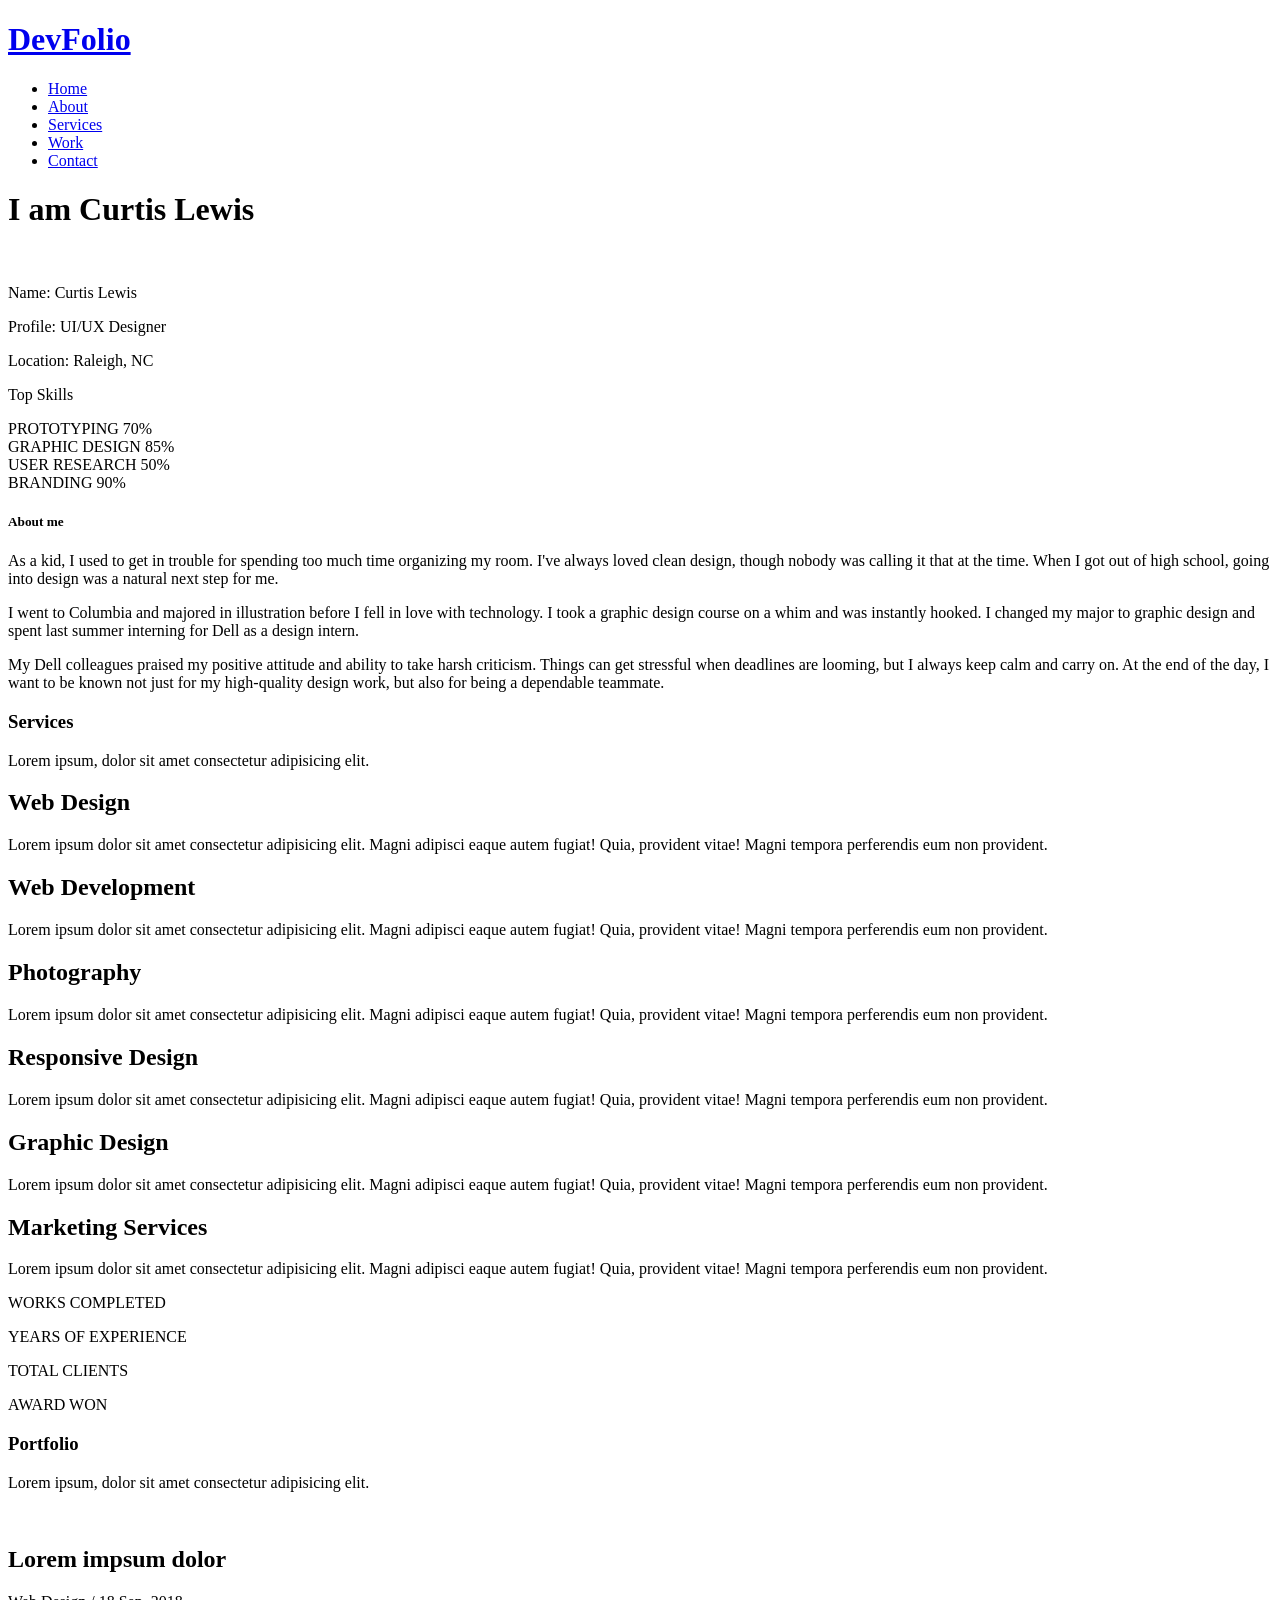
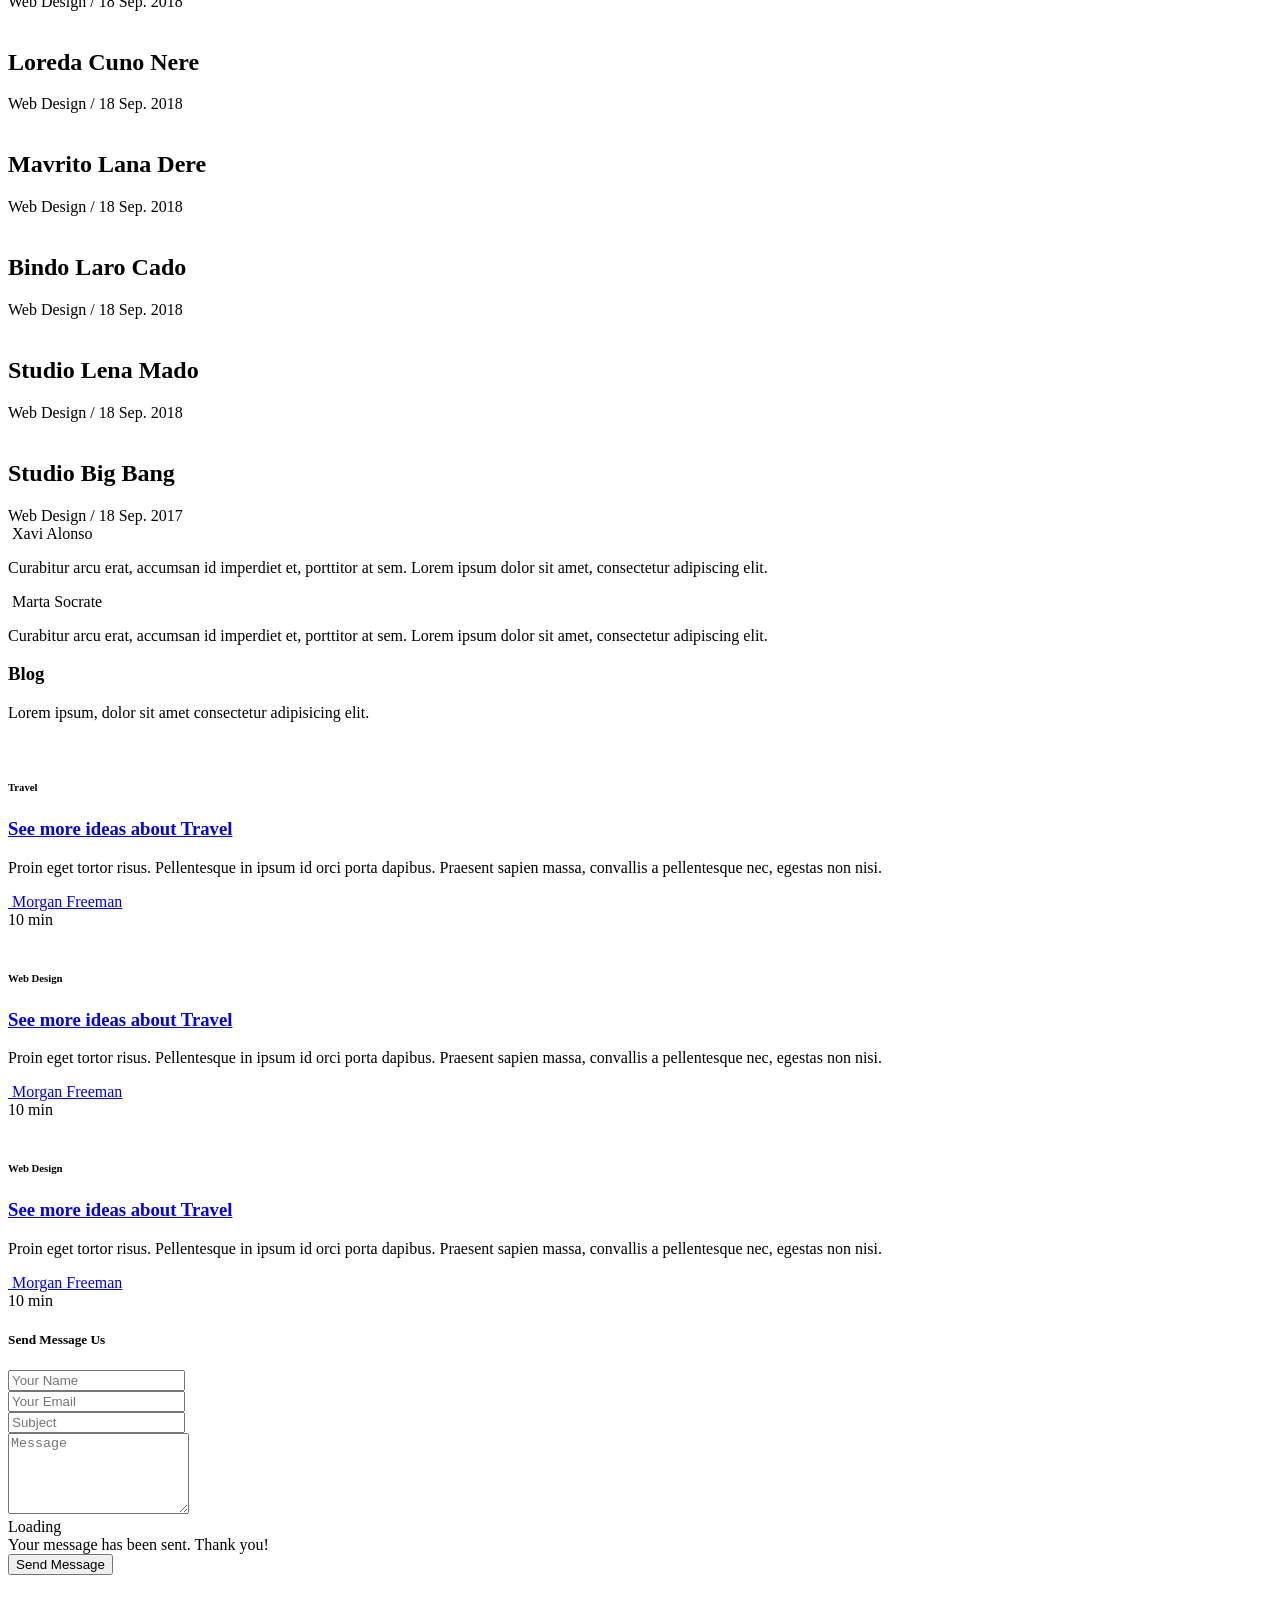
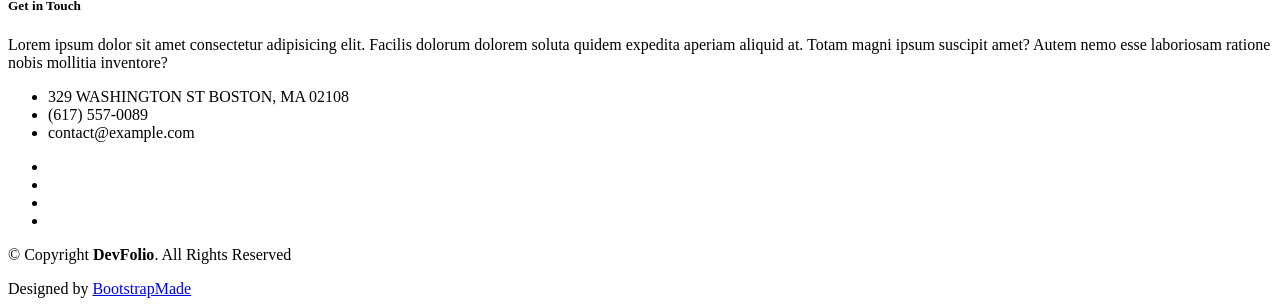
==== DevFolio/index.html @ b4f1f833 "Initial commit" ====
<!DOCTYPE html>
<html lang="en">

<head>
  <meta charset="utf-8">
  <meta content="width=device-width, initial-scale=1.0" name="viewport">

  <title>DevFolio Bootstrap Portfolio Template - Index</title>
  <meta content="" name="description">
  <meta content="" name="keywords">

  <!-- Favicons -->
  <link href="assets/img/favicon.png" rel="icon">
  <link href="assets/img/apple-touch-icon.png" rel="apple-touch-icon">

  <!-- Vendor CSS Files -->
  <link href="assets/vendor/bootstrap/css/bootstrap.min.css" rel="stylesheet">
  <link href="assets/vendor/bootstrap-icons/bootstrap-icons.css" rel="stylesheet">
  <link href="assets/vendor/glightbox/css/glightbox.min.css" rel="stylesheet">
  <link href="assets/vendor/swiper/swiper-bundle.min.css" rel="stylesheet">

  <!-- Template Main CSS File -->
  <link href="assets/css/style.css" rel="stylesheet">

  <!-- =======================================================
  * Template Name: DevFolio - v4.6.0
  * Template URL: https://bootstrapmade.com/devfolio-bootstrap-portfolio-html-template/
  * Author: BootstrapMade.com
  * License: https://bootstrapmade.com/license/
  ======================================================== -->
</head>

<body>

  <!-- ======= Header ======= -->
  <header id="header" class="fixed-top">
    <div class="container d-flex align-items-center justify-content-between">

      <h1 class="logo"><a href="index.html">DevFolio</a></h1>
      <!-- Uncomment below if you prefer to use an image logo -->
      <!-- <a href="index.html" class="logo"><img src="assets/img/logo.png" alt="" class="img-fluid"></a>-->

      <nav id="navbar" class="navbar">
        <ul>
          <li><a class="nav-link scrollto active" href="#hero">Home</a></li>
          <li><a class="nav-link scrollto" href="#about">About</a></li>
          <li><a class="nav-link scrollto" href="#services">Services</a></li>
          <li><a class="nav-link scrollto " href="#work">Work</a></li>
          <!-- <li><a class="nav-link scrollto " href="#blog">Blog</a></li>  -->
          
          <li><a class="nav-link scrollto" href="#contact">Contact</a></li>
        </ul>
        <i class="bi bi-list mobile-nav-toggle"></i>
      </nav><!-- .navbar -->

    </div>
  </header><!-- End Header -->

  <!-- ======= Hero Section ======= -->
  <div id="hero" class="hero route bg-image" style="background-image: url(assets/img/mountains.jpg)">
    <div class="overlay-itro"></div>
    <div class="hero-content display-table">
      <div class="table-cell">
        <div class="container">
          <!--<p class="display-6 color-d">Hello, world!</p>-->
          <h1 class="hero-title mb-4">I am Curtis Lewis</h1>
          <p class="hero-subtitle"><span class="typed" data-typed-items="Creative Designer, Great Communicator, Highly Detailed, Lots of Postitive Energy"></span></p>
          <!-- <p class="pt-3"><a class="btn btn-primary btn js-scroll px-4" href="#about" role="button">Learn More</a></p> -->
        </div>
      </div>
    </div>
  </div><!-- End Hero Section -->

  <main id="main">

    <!-- ======= About Section ======= -->
    <section id="about" class="about-mf sect-pt4 route">
      <div class="container">
        <div class="row">
          <div class="col-sm-12">
            <div class="box-shadow-full">
              <div class="row">
                <div class="col-md-6">
                  <div class="row">
                    <div class="col-sm-6 col-md-5">
                      <div class="about-img">
                        <img src="assets/img/jamielee.jpg" class="img-fluid rounded b-shadow-a" alt="">
                      </div>
                    </div>
                    <div class="col-sm-6 col-md-7">
                      <div class="about-info">
                        <p><span class="title-s">Name: </span> <span>Curtis Lewis</span></p>
                        <p><span class="title-s">Profile: </span> <span>UI/UX Designer</span></p>
                        <p><span class="title-s">Location: </span> <span>Raleigh, NC</span></p>
                        <!-- <p><span class="title-s">Phone: </span> <span>(617) 557-0089</span></p> -->
                      </div>
                    </div>
                  </div>
                  <div class="skill-mf">
                    <p class="title-s">Top Skills</p>
                    <span>PROTOTYPING</span> <span class="pull-right">70%</span>
                    <div class="progress">
                      <div class="progress-bar" role="progressbar" style="width: 70%;" aria-valuenow="70" aria-valuemin="0" aria-valuemax="100"></div>
                    </div>
                    <span>GRAPHIC DESIGN</span> <span class="pull-right">85%</span>
                    <div class="progress">
                      <div class="progress-bar" role="progressbar" style="width: 85%" aria-valuenow="85" aria-valuemin="0" aria-valuemax="100"></div>
                    </div>
                    <span>USER RESEARCH</span> <span class="pull-right">50%</span>
                    <div class="progress">
                      <div class="progress-bar" role="progressbar" style="width: 50%" aria-valuenow="50" aria-valuemin="0" aria-valuemax="100"></div>
                    </div>
                    <span>BRANDING</span> <span class="pull-right">90%</span>
                    <div class="progress">
                      <div class="progress-bar" role="progressbar" style="width: 90%" aria-valuenow="90" aria-valuemin="0" aria-valuemax="100"></div>
                    </div>
                  </div>
                </div>
                <div class="col-md-6">
                  <div class="about-me pt-4 pt-md-0">
                    <div class="title-box-2">
                      <h5 class="title-left">
                        About me
                      </h5>
                    </div>
                    <p class="lead">
                      As a kid, I used to get in trouble for spending too 
                      much time organizing my room. I've always loved clean 
                      design, though nobody was calling it that at the time.
                      When I got out of high school, going into design was a 
                      natural next step for me.
                    </p>
                    <p class="lead">
                      I went to Columbia and majored in illustration before I fell
                      in love with technology. I took a graphic design course on a 
                      whim and was instantly hooked. I changed my major to graphic 
                      design and spent last summer interning for Dell as a design 
                      intern.
                    </p>
                    <p class="lead">
                      My Dell colleagues praised my positive attitude and ability to 
                      take harsh criticism. Things can get stressful when deadlines 
                      are looming, but I always keep calm and carry on. At the end of
                      the day, I want to be known not just for my high-quality design 
                      work, but also for being a dependable teammate.
                    </p>
                  </div>
                </div>
              </div>
            </div>
          </div>
        </div>
      </div>
    </section><!-- End About Section -->

    <!-- ======= Services Section ======= -->
    <section id="services" class="services-mf pt-5 route">
      <div class="container">
        <div class="row">
          <div class="col-sm-12">
            <div class="title-box text-center">
              <h3 class="title-a">
                Services
              </h3>
              <p class="subtitle-a">
                Lorem ipsum, dolor sit amet consectetur adipisicing elit.
              </p>
              <div class="line-mf"></div>
            </div>
          </div>
        </div>
        <div class="row">
          <div class="col-md-4">
            <div class="service-box">
              <div class="service-ico">
                <span class="ico-circle"><i class="bi bi-briefcase"></i></span>
              </div>
              <div class="service-content">
                <h2 class="s-title">Web Design</h2>
                <p class="s-description text-center">
                  Lorem ipsum dolor sit amet consectetur adipisicing elit. Magni adipisci eaque autem fugiat! Quia,
                  provident vitae! Magni
                  tempora perferendis eum non provident.
                </p>
              </div>
            </div>
          </div>
          <div class="col-md-4">
            <div class="service-box">
              <div class="service-ico">
                <span class="ico-circle"><i class="bi bi-card-checklist"></i></span>
              </div>
              <div class="service-content">
                <h2 class="s-title">Web Development</h2>
                <p class="s-description text-center">
                  Lorem ipsum dolor sit amet consectetur adipisicing elit. Magni adipisci eaque autem fugiat! Quia,
                  provident vitae! Magni
                  tempora perferendis eum non provident.
                </p>
              </div>
            </div>
          </div>
          <div class="col-md-4">
            <div class="service-box">
              <div class="service-ico">
                <span class="ico-circle"><i class="bi bi-bar-chart"></i></span>
              </div>
              <div class="service-content">
                <h2 class="s-title">Photography</h2>
                <p class="s-description text-center">
                  Lorem ipsum dolor sit amet consectetur adipisicing elit. Magni adipisci eaque autem fugiat! Quia,
                  provident vitae! Magni
                  tempora perferendis eum non provident.
                </p>
              </div>
            </div>
          </div>
          <div class="col-md-4">
            <div class="service-box">
              <div class="service-ico">
                <span class="ico-circle"><i class="bi bi-binoculars"></i></span>
              </div>
              <div class="service-content">
                <h2 class="s-title">Responsive Design</h2>
                <p class="s-description text-center">
                  Lorem ipsum dolor sit amet consectetur adipisicing elit. Magni adipisci eaque autem fugiat! Quia,
                  provident vitae! Magni
                  tempora perferendis eum non provident.
                </p>
              </div>
            </div>
          </div>
          <div class="col-md-4">
            <div class="service-box">
              <div class="service-ico">
                <span class="ico-circle"><i class="bi bi-brightness-high"></i></span>
              </div>
              <div class="service-content">
                <h2 class="s-title">Graphic Design</h2>
                <p class="s-description text-center">
                  Lorem ipsum dolor sit amet consectetur adipisicing elit. Magni adipisci eaque autem fugiat! Quia,
                  provident vitae! Magni
                  tempora perferendis eum non provident.
                </p>
              </div>
            </div>
          </div>
          <div class="col-md-4">
            <div class="service-box">
              <div class="service-ico">
                <span class="ico-circle"><i class="bi bi-calendar4-week"></i></span>
              </div>
              <div class="service-content">
                <h2 class="s-title">Marketing Services</h2>
                <p class="s-description text-center">
                  Lorem ipsum dolor sit amet consectetur adipisicing elit. Magni adipisci eaque autem fugiat! Quia,
                  provident vitae! Magni
                  tempora perferendis eum non provident.
                </p>
              </div>
            </div>
          </div>
        </div>
      </div>
    </section><!-- End Services Section -->

    <!-- ======= Counter Section ======= -->
    <div class="section-counter paralax-mf bg-image" style="background-image: url(assets/img/counters-bg.jpg)">
      <div class="overlay-mf"></div>
      <div class="container position-relative">
        <div class="row">
          <div class="col-sm-3 col-lg-3">
            <div class="counter-box counter-box pt-4 pt-md-0">
              <div class="counter-ico">
                <span class="ico-circle"><i class="bi bi-check"></i></span>
              </div>
              <div class="counter-num">
                <p data-purecounter-start="0" data-purecounter-end="450" data-purecounter-duration="1" class="counter purecounter"></p>
                <span class="counter-text">WORKS COMPLETED</span>
              </div>
            </div>
          </div>
          <div class="col-sm-3 col-lg-3">
            <div class="counter-box pt-4 pt-md-0">
              <div class="counter-ico">
                <span class="ico-circle"><i class="bi bi-journal-richtext"></i></span>
              </div>
              <div class="counter-num">
                <p data-purecounter-start="0" data-purecounter-end="25" data-purecounter-duration="1" class="counter purecounter"></p>
                <span class="counter-text">YEARS OF EXPERIENCE</span>
              </div>
            </div>
          </div>
          <div class="col-sm-3 col-lg-3">
            <div class="counter-box pt-4 pt-md-0">
              <div class="counter-ico">
                <span class="ico-circle"><i class="bi bi-people"></i></span>
              </div>
              <div class="counter-num">
                <p data-purecounter-start="0" data-purecounter-end="550" data-purecounter-duration="1" class="counter purecounter"></p>
                <span class="counter-text">TOTAL CLIENTS</span>
              </div>
            </div>
          </div>
          <div class="col-sm-3 col-lg-3">
            <div class="counter-box pt-4 pt-md-0">
              <div class="counter-ico">
                <span class="ico-circle"><i class="bi bi-award"></i></span>
              </div>
              <div class="counter-num">
                <p data-purecounter-start="0" data-purecounter-end="48" data-purecounter-duration="1" class="counter purecounter"></p>
                <span class="counter-text">AWARD WON</span>
              </div>
            </div>
          </div>
        </div>
      </div>
    </div><!-- End Counter Section -->

    <!-- ======= Portfolio Section ======= -->
    <section id="work" class="portfolio-mf sect-pt4 route">
      <div class="container">
        <div class="row">
          <div class="col-sm-12">
            <div class="title-box text-center">
              <h3 class="title-a">
                Portfolio
              </h3>
              <p class="subtitle-a">
                Lorem ipsum, dolor sit amet consectetur adipisicing elit.
              </p>
              <div class="line-mf"></div>
            </div>
          </div>
        </div>
        <div class="row">
          <div class="col-md-4">
            <div class="work-box">
              <a href="assets/img/work-1.jpg" data-gallery="portfolioGallery" class="portfolio-lightbox">
                <div class="work-img">
                  <img src="assets/img/work-1.jpg" alt="" class="img-fluid">
                </div>
              </a>
              <div class="work-content">
                <div class="row">
                  <div class="col-sm-8">
                    <h2 class="w-title">Lorem impsum dolor</h2>
                    <div class="w-more">
                      <span class="w-ctegory">Web Design</span> / <span class="w-date">18 Sep. 2018</span>
                    </div>
                  </div>
                  <div class="col-sm-4">
                    <div class="w-like">
                      <a href="portfolio-details.html"> <span class="bi bi-plus-circle"></span></a>
                    </div>
                  </div>
                </div>
              </div>
            </div>
          </div>
          <div class="col-md-4">
            <div class="work-box">
              <a href="assets/img/work-2.jpg" data-gallery="portfolioGallery" class="portfolio-lightbox">
                <div class="work-img">
                  <img src="assets/img/work-2.jpg" alt="" class="img-fluid">
                </div>
              </a>
              <div class="work-content">
                <div class="row">
                  <div class="col-sm-8">
                    <h2 class="w-title">Loreda Cuno Nere</h2>
                    <div class="w-more">
                      <span class="w-ctegory">Web Design</span> / <span class="w-date">18 Sep. 2018</span>
                    </div>
                  </div>
                  <div class="col-sm-4">
                    <div class="w-like">
                      <a href="portfolio-details.html"> <span class="bi bi-plus-circle"></span></a>
                    </div>
                  </div>
                </div>
              </div>
            </div>
          </div>
          <div class="col-md-4">
            <div class="work-box">
              <a href="assets/img/work-3.jpg" data-gallery="portfolioGallery" class="portfolio-lightbox">
                <div class="work-img">
                  <img src="assets/img/work-3.jpg" alt="" class="img-fluid">
                </div>
              </a>
              <div class="work-content">
                <div class="row">
                  <div class="col-sm-8">
                    <h2 class="w-title">Mavrito Lana Dere</h2>
                    <div class="w-more">
                      <span class="w-ctegory">Web Design</span> / <span class="w-date">18 Sep. 2018</span>
                    </div>
                  </div>
                  <div class="col-sm-4">
                    <div class="w-like">
                      <a href="portfolio-details.html"> <span class="bi bi-plus-circle"></span></a>
                    </div>
                  </div>
                </div>
              </div>
            </div>
          </div>
          <div class="col-md-4">
            <div class="work-box">
              <a href="assets/img/work-4.jpg" data-gallery="portfolioGallery" class="portfolio-lightbox">
                <div class="work-img">
                  <img src="assets/img/work-4.jpg" alt="" class="img-fluid">
                </div>
              </a>
              <div class="work-content">
                <div class="row">
                  <div class="col-sm-8">
                    <h2 class="w-title">Bindo Laro Cado</h2>
                    <div class="w-more">
                      <span class="w-ctegory">Web Design</span> / <span class="w-date">18 Sep. 2018</span>
                    </div>
                  </div>
                  <div class="col-sm-4">
                    <div class="w-like">
                      <a href="portfolio-details.html"> <span class="bi bi-plus-circle"></span></a>
                    </div>
                  </div>
                </div>
              </div>
            </div>
          </div>
          <div class="col-md-4">
            <div class="work-box">
              <a href="assets/img/work-5.jpg" data-gallery="portfolioGallery" class="portfolio-lightbox">
                <div class="work-img">
                  <img src="assets/img/work-5.jpg" alt="" class="img-fluid">
                </div>
              </a>
              <div class="work-content">
                <div class="row">
                  <div class="col-sm-8">
                    <h2 class="w-title">Studio Lena Mado</h2>
                    <div class="w-more">
                      <span class="w-ctegory">Web Design</span> / <span class="w-date">18 Sep. 2018</span>
                    </div>
                  </div>
                  <div class="col-sm-4">
                    <div class="w-like">
                      <a href="portfolio-details.html"> <span class="bi bi-plus-circle"></span></a>
                    </div>
                  </div>
                </div>
              </div>
            </div>
          </div>
          <div class="col-md-4">
            <div class="work-box">
              <a href="assets/img/work-6.jpg" data-gallery="portfolioGallery" class="portfolio-lightbox">
                <div class="work-img">
                  <img src="assets/img/work-6.jpg" alt="" class="img-fluid">
                </div>
              </a>
              <div class="work-content">
                <div class="row">
                  <div class="col-sm-8">
                    <h2 class="w-title">Studio Big Bang</h2>
                    <div class="w-more">
                      <span class="w-ctegory">Web Design</span> / <span class="w-date">18 Sep. 2017</span>
                    </div>
                  </div>
                  <div class="col-sm-4">
                    <div class="w-like">
                      <a href="portfolio-details.html"> <span class="bi bi-plus-circle"></span></a>
                    </div>
                  </div>
                </div>
              </div>
            </div>
          </div>

        </div>
      </div>
    </section><!-- End Portfolio Section -->

    <!-- ======= Testimonials Section ======= -->
    <div class="testimonials paralax-mf bg-image" style="background-image: url(assets/img/overlay-bg.jpg)">
      <div class="overlay-mf"></div>
      <div class="container">
        <div class="row">
          <div class="col-md-12">

            <div class="testimonials-slider swiper" data-aos="fade-up" data-aos-delay="100">
              <div class="swiper-wrapper">

                <div class="swiper-slide">
                  <div class="testimonial-box">
                    <div class="author-test">
                      <img src="assets/img/testimonial-2.jpg" alt="" class="rounded-circle b-shadow-a">
                      <span class="author">Xavi Alonso</span>
                    </div>
                    <div class="content-test">
                      <p class="description lead">
                        Curabitur arcu erat, accumsan id imperdiet et, porttitor at sem. Lorem ipsum dolor sit amet,
                        consectetur adipiscing elit.
                      </p>
                    </div>
                  </div>
                </div><!-- End testimonial item -->

                <div class="swiper-slide">
                  <div class="testimonial-box">
                    <div class="author-test">
                      <img src="assets/img/testimonial-4.jpg" alt="" class="rounded-circle b-shadow-a">
                      <span class="author">Marta Socrate</span>
                    </div>
                    <div class="content-test">
                      <p class="description lead">
                        Curabitur arcu erat, accumsan id imperdiet et, porttitor at sem. Lorem ipsum dolor sit amet,
                        consectetur adipiscing elit.
                      </p>
                    </div>
                  </div>
                </div><!-- End testimonial item -->
              </div>
              <div class="swiper-pagination"></div>
            </div>

            <!-- <div id="testimonial-mf" class="owl-carousel owl-theme">
          
        </div> -->
          </div>
        </div>
      </div>
    </div><!-- End Testimonials Section -->

    <!-- ======= Blog Section ======= -->
    <section id="blog" class="blog-mf sect-pt4 route">
      <div class="container">
        <div class="row">
          <div class="col-sm-12">
            <div class="title-box text-center">
              <h3 class="title-a">
                Blog
              </h3>
              <p class="subtitle-a">
                Lorem ipsum, dolor sit amet consectetur adipisicing elit.
              </p>
              <div class="line-mf"></div>
            </div>
          </div>
        </div>
        <div class="row">
          <div class="col-md-4">
            <div class="card card-blog">
              <div class="card-img">
                <a href="blog-single.html"><img src="assets/img/post-1.jpg" alt="" class="img-fluid"></a>
              </div>
              <div class="card-body">
                <div class="card-category-box">
                  <div class="card-category">
                    <h6 class="category">Travel</h6>
                  </div>
                </div>
                <h3 class="card-title"><a href="blog-single.html">See more ideas about Travel</a></h3>
                <p class="card-description">
                  Proin eget tortor risus. Pellentesque in ipsum id orci porta dapibus. Praesent sapien massa, convallis
                  a pellentesque nec,
                  egestas non nisi.
                </p>
              </div>
              <div class="card-footer">
                <div class="post-author">
                  <a href="#">
                    <img src="assets/img/testimonial-2.jpg" alt="" class="avatar rounded-circle">
                    <span class="author">Morgan Freeman</span>
                  </a>
                </div>
                <div class="post-date">
                  <span class="bi bi-clock"></span> 10 min
                </div>
              </div>
            </div>
          </div>
          <div class="col-md-4">
            <div class="card card-blog">
              <div class="card-img">
                <a href="blog-single.html"><img src="assets/img/post-2.jpg" alt="" class="img-fluid"></a>
              </div>
              <div class="card-body">
                <div class="card-category-box">
                  <div class="card-category">
                    <h6 class="category">Web Design</h6>
                  </div>
                </div>
                <h3 class="card-title"><a href="blog-single.html">See more ideas about Travel</a></h3>
                <p class="card-description">
                  Proin eget tortor risus. Pellentesque in ipsum id orci porta dapibus. Praesent sapien massa, convallis
                  a pellentesque nec,
                  egestas non nisi.
                </p>
              </div>
              <div class="card-footer">
                <div class="post-author">
                  <a href="#">
                    <img src="assets/img/testimonial-2.jpg" alt="" class="avatar rounded-circle">
                    <span class="author">Morgan Freeman</span>
                  </a>
                </div>
                <div class="post-date">
                  <span class="bi bi-clock"></span> 10 min
                </div>
              </div>
            </div>
          </div>
          <div class="col-md-4">
            <div class="card card-blog">
              <div class="card-img">
                <a href="blog-single.html"><img src="assets/img/post-3.jpg" alt="" class="img-fluid"></a>
              </div>
              <div class="card-body">
                <div class="card-category-box">
                  <div class="card-category">
                    <h6 class="category">Web Design</h6>
                  </div>
                </div>
                <h3 class="card-title"><a href="blog-single.html">See more ideas about Travel</a></h3>
                <p class="card-description">
                  Proin eget tortor risus. Pellentesque in ipsum id orci porta dapibus. Praesent sapien massa, convallis
                  a pellentesque nec,
                  egestas non nisi.
                </p>
              </div>
              <div class="card-footer">
                <div class="post-author">
                  <a href="#">
                    <img src="assets/img/testimonial-2.jpg" alt="" class="avatar rounded-circle">
                    <span class="author">Morgan Freeman</span>
                  </a>
                </div>
                <div class="post-date">
                  <span class="bi bi-clock"></span> 10 min
                </div>
              </div>
            </div>
          </div>
        </div>
      </div>
    </section><!-- End Blog Section -->

    <!-- ======= Contact Section ======= -->
    <section id="contact" class="paralax-mf footer-paralax bg-image sect-mt4 route" style="background-image: url(assets/img/overlay-bg.jpg)">
      <div class="overlay-mf"></div>
      <div class="container">
        <div class="row">
          <div class="col-sm-12">
            <div class="contact-mf">
              <div id="contact" class="box-shadow-full">
                <div class="row">
                  <div class="col-md-6">
                    <div class="title-box-2">
                      <h5 class="title-left">
                        Send Message Us
                      </h5>
                    </div>
                    <div>
                      <form action="forms/contact.php" method="post" role="form" class="php-email-form">
                        <div class="row">
                          <div class="col-md-12 mb-3">
                            <div class="form-group">
                              <input type="text" name="name" class="form-control" id="name" placeholder="Your Name" required>
                            </div>
                          </div>
                          <div class="col-md-12 mb-3">
                            <div class="form-group">
                              <input type="email" class="form-control" name="email" id="email" placeholder="Your Email" required>
                            </div>
                          </div>
                          <div class="col-md-12 mb-3">
                            <div class="form-group">
                              <input type="text" class="form-control" name="subject" id="subject" placeholder="Subject" required>
                            </div>
                          </div>
                          <div class="col-md-12">
                            <div class="form-group">
                              <textarea class="form-control" name="message" rows="5" placeholder="Message" required></textarea>
                            </div>
                          </div>
                          <div class="col-md-12 text-center my-3">
                            <div class="loading">Loading</div>
                            <div class="error-message"></div>
                            <div class="sent-message">Your message has been sent. Thank you!</div>
                          </div>
                          <div class="col-md-12 text-center">
                            <button type="submit" class="button button-a button-big button-rouded">Send Message</button>
                          </div>
                        </div>
                      </form>
                    </div>
                  </div>
                  <div class="col-md-6">
                    <div class="title-box-2 pt-4 pt-md-0">
                      <h5 class="title-left">
                        Get in Touch
                      </h5>
                    </div>
                    <div class="more-info">
                      <p class="lead">
                        Lorem ipsum dolor sit amet consectetur adipisicing elit. Facilis dolorum dolorem soluta quidem
                        expedita aperiam aliquid at.
                        Totam magni ipsum suscipit amet? Autem nemo esse laboriosam ratione nobis
                        mollitia inventore?
                      </p>
                      <ul class="list-ico">
                        <li><span class="bi bi-geo-alt"></span> 329 WASHINGTON ST BOSTON, MA 02108</li>
                        <li><span class="bi bi-phone"></span> (617) 557-0089</li>
                        <li><span class="bi bi-envelope"></span> contact@example.com</li>
                      </ul>
                    </div>
                    <div class="socials">
                      <ul>
                        <li><a href=""><span class="ico-circle"><i class="bi bi-facebook"></i></span></a></li>
                        <li><a href=""><span class="ico-circle"><i class="bi bi-instagram"></i></span></a></li>
                        <li><a href=""><span class="ico-circle"><i class="bi bi-twitter"></i></span></a></li>
                        <li><a href=""><span class="ico-circle"><i class="bi bi-linkedin"></i></span></a></li>
                      </ul>
                    </div>
                  </div>
                </div>
              </div>
            </div>
          </div>
        </div>
      </div>
    </section><!-- End Contact Section -->

  </main><!-- End #main -->

  <!-- ======= Footer ======= -->
  <footer>
    <div class="container">
      <div class="row">
        <div class="col-sm-12">
          <div class="copyright-box">
            <p class="copyright">&copy; Copyright <strong>DevFolio</strong>. All Rights Reserved</p>
            <div class="credits">
              <!--
              All the links in the footer should remain intact.
              You can delete the links only if you purchased the pro version.
              Licensing information: https://bootstrapmade.com/license/
              Purchase the pro version with working PHP/AJAX contact form: https://bootstrapmade.com/buy/?theme=DevFolio
            -->
              Designed by <a href="https://bootstrapmade.com/">BootstrapMade</a>
            </div>
          </div>
        </div>
      </div>
    </div>
  </footer><!-- End  Footer -->

  <div id="preloader"></div>
  <a href="#" class="back-to-top d-flex align-items-center justify-content-center"><i class="bi bi-arrow-up-short"></i></a>

  <!-- Vendor JS Files -->
  <script src="assets/vendor/bootstrap/js/bootstrap.bundle.min.js"></script>
  <script src="assets/vendor/glightbox/js/glightbox.min.js"></script>
  <script src="assets/vendor/php-email-form/validate.js"></script>
  <script src="assets/vendor/purecounter/purecounter.js"></script>
  <script src="assets/vendor/swiper/swiper-bundle.min.js"></script>
  <script src="assets/vendor/typed.js/typed.min.js"></script>

  <!-- Template Main JS File -->
  <script src="assets/js/main.js"></script>

</body>

</html>
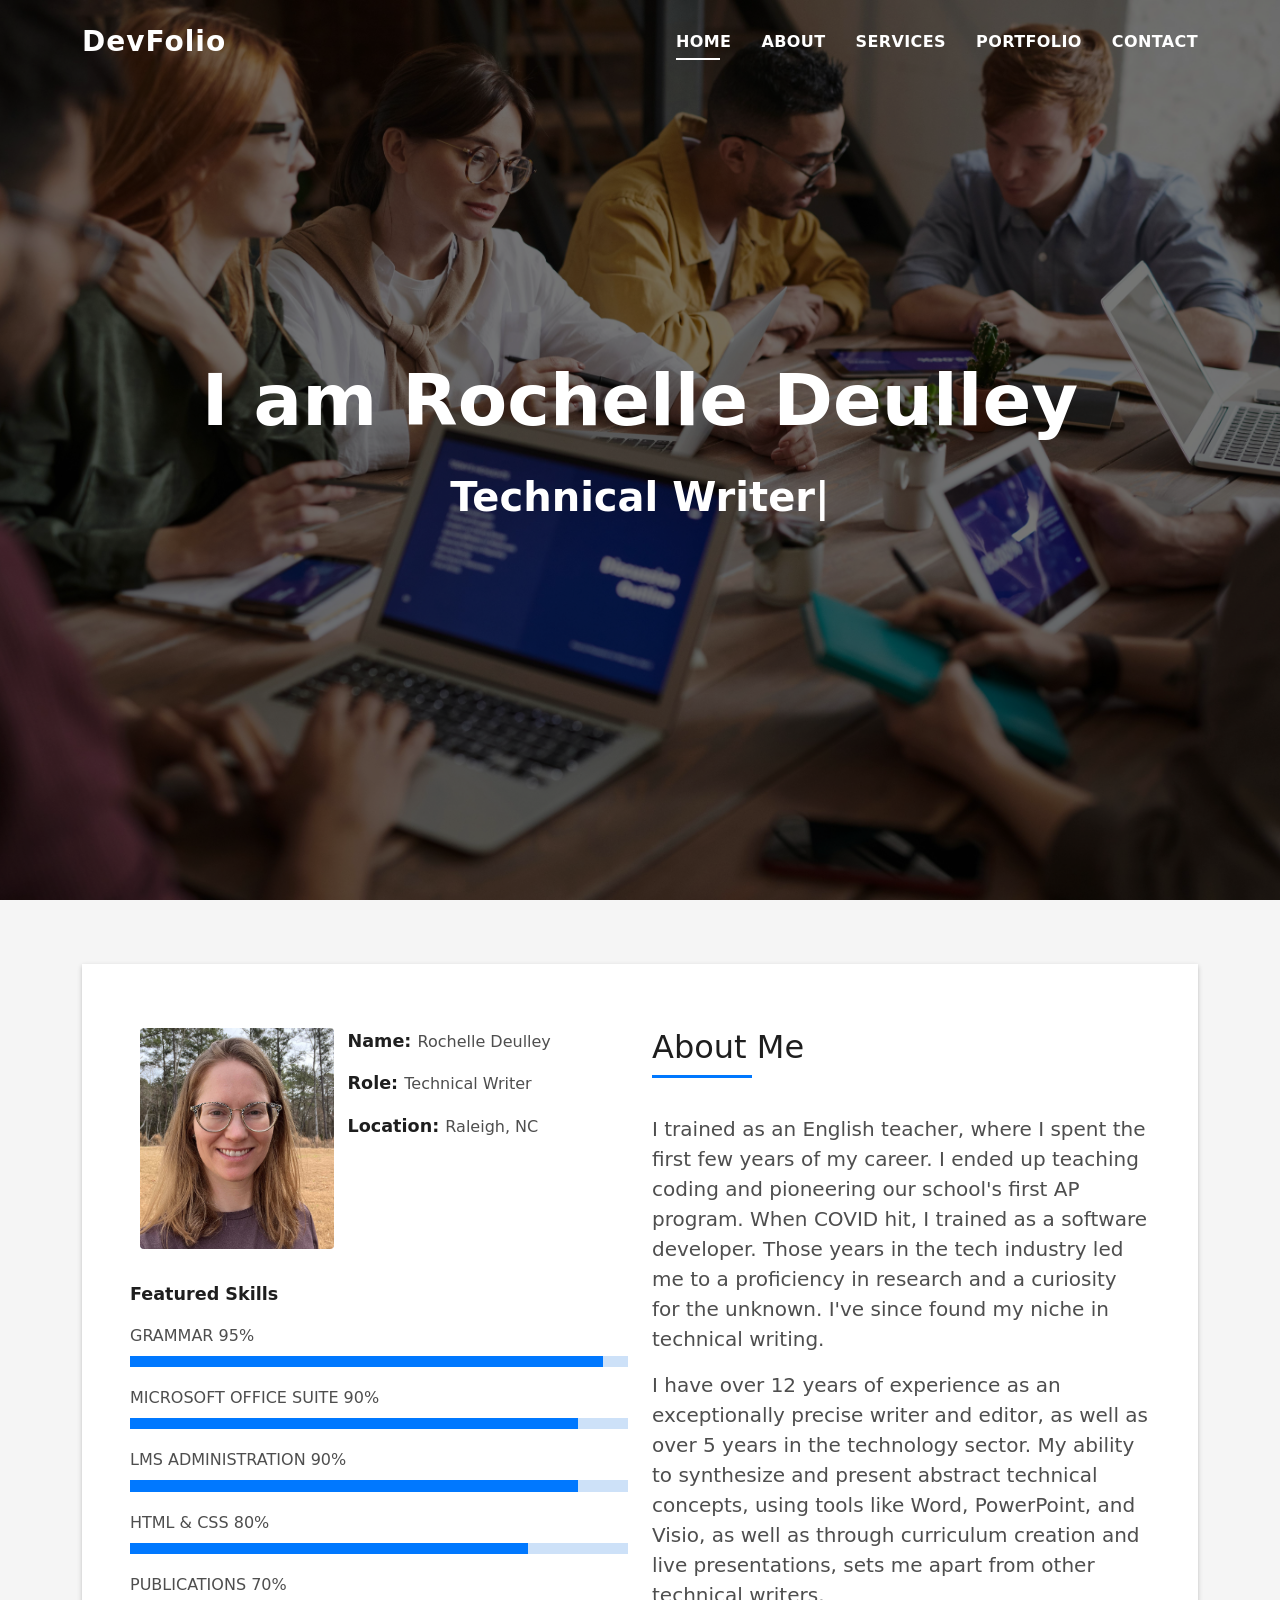
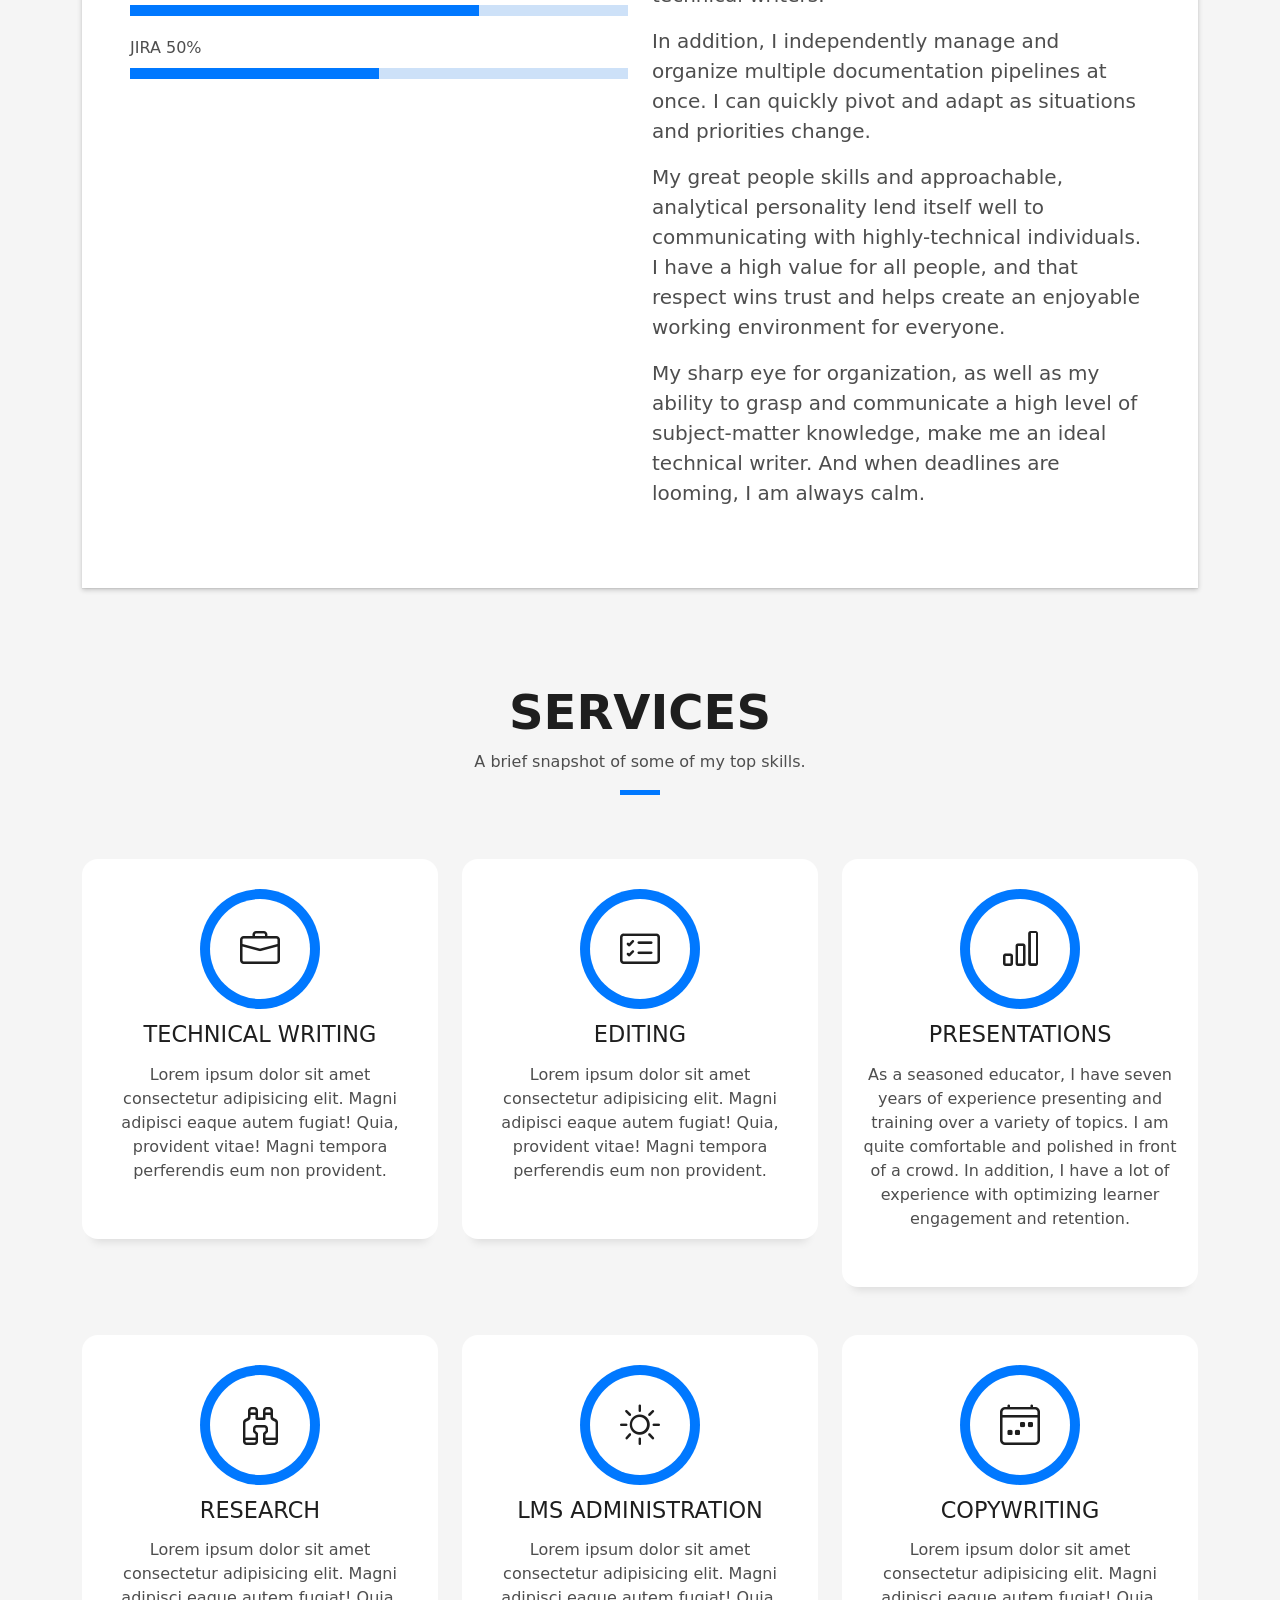
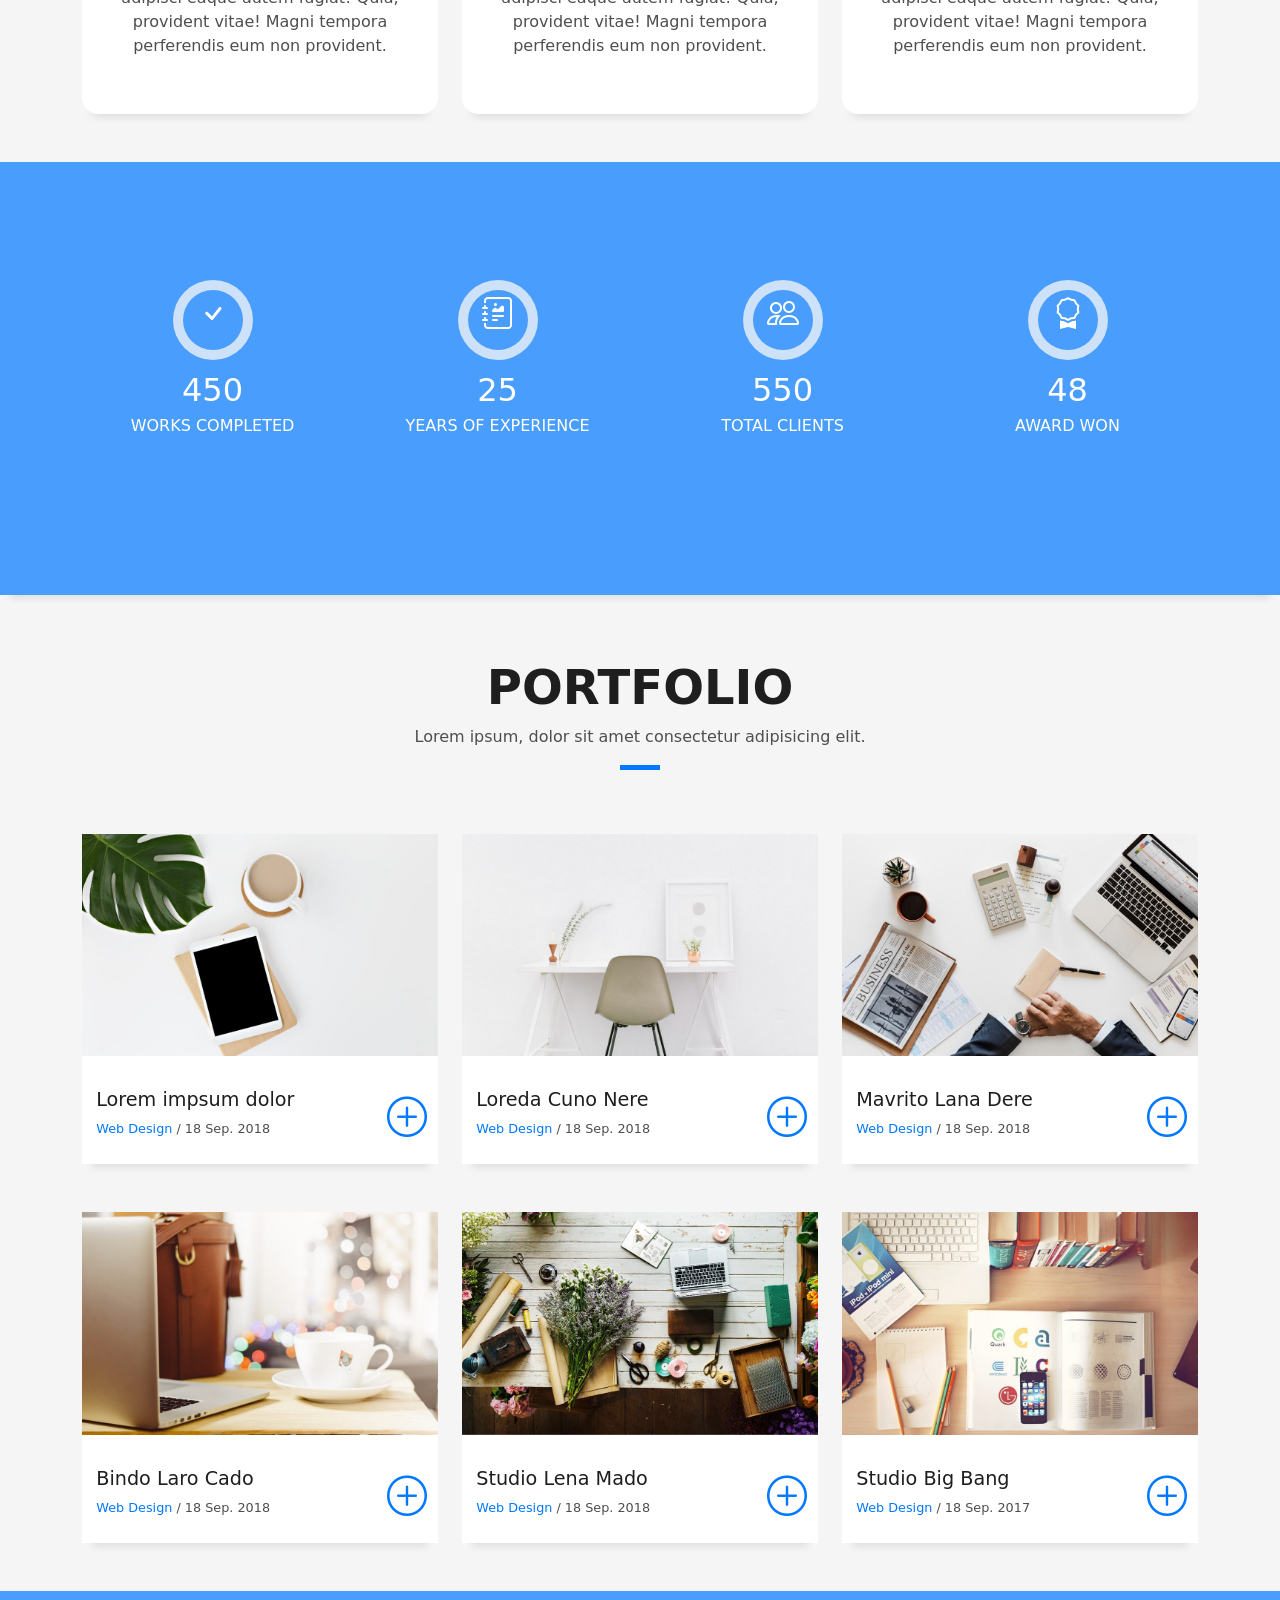
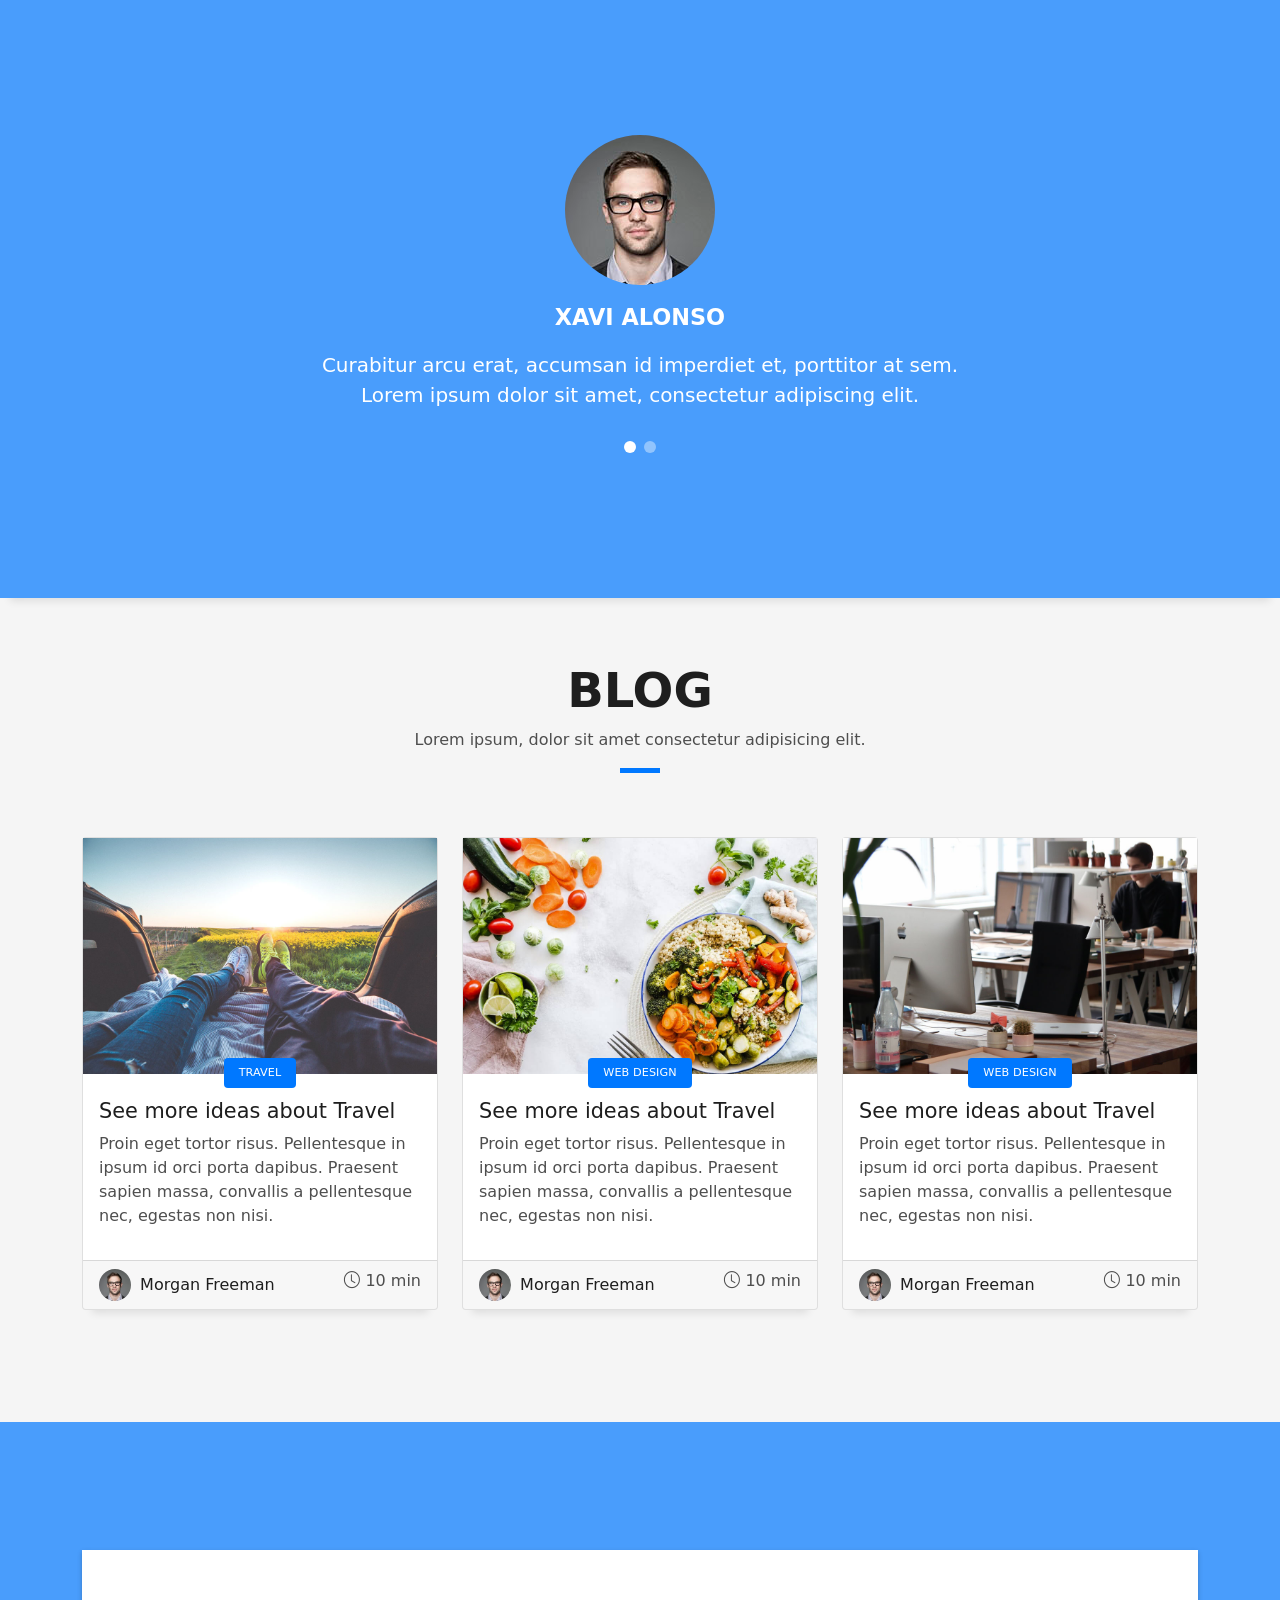
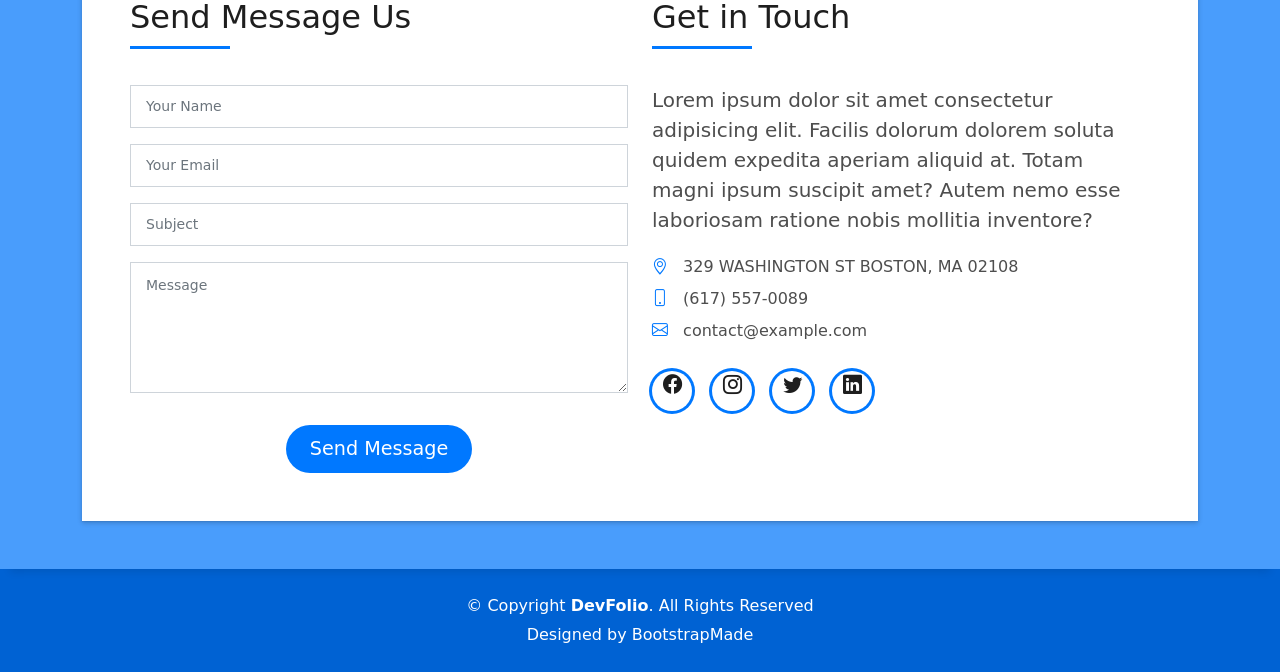
==== commit 22d3a6ce: "2024 updates first batch" ====
--- a/DevFolio/index.html
+++ b/DevFolio/index.html
@@ -45,7 +45,7 @@
           <li><a class="nav-link scrollto active" href="#hero">Home</a></li>
           <li><a class="nav-link scrollto" href="#about">About</a></li>
           <li><a class="nav-link scrollto" href="#services">Services</a></li>
-          <li><a class="nav-link scrollto " href="#work">Work</a></li>
+          <li><a class="nav-link scrollto " href="#work">Portfolio</a></li>
           <!-- <li><a class="nav-link scrollto " href="#blog">Blog</a></li>  -->
           
           <li><a class="nav-link scrollto" href="#contact">Contact</a></li>
@@ -57,14 +57,14 @@
   </header><!-- End Header -->
 
   <!-- ======= Hero Section ======= -->
-  <div id="hero" class="hero route bg-image" style="background-image: url(assets/img/mountains.jpg)">
+  <div id="hero" class="hero route bg-image" style="background-image: url(assets/img/meetingpic.jpg)">
     <div class="overlay-itro"></div>
     <div class="hero-content display-table">
       <div class="table-cell">
         <div class="container">
           <!--<p class="display-6 color-d">Hello, world!</p>-->
-          <h1 class="hero-title mb-4">I am Curtis Lewis</h1>
-          <p class="hero-subtitle"><span class="typed" data-typed-items="Creative Designer, Great Communicator, Highly Detailed, Lots of Postitive Energy"></span></p>
+          <h1 class="hero-title mb-4">I am Rochelle Deulley</h1>
+          <p class="hero-subtitle"><span class="typed" data-typed-items="Technical Writer, Skilled Communicator, Problem Solver, Lifelong Learner, Great People Skills"></span></p>
           <!-- <p class="pt-3"><a class="btn btn-primary btn js-scroll px-4" href="#about" role="button">Learn More</a></p> -->
         </div>
       </div>
@@ -84,35 +84,43 @@
                   <div class="row">
                     <div class="col-sm-6 col-md-5">
                       <div class="about-img">
-                        <img src="assets/img/jamielee.jpg" class="img-fluid rounded b-shadow-a" alt="">
+                        <img src="assets/img/rochelle2.jpg" class="img-fluid rounded b-shadow-a" alt="my profile pic">
                       </div>
                     </div>
                     <div class="col-sm-6 col-md-7">
                       <div class="about-info">
-                        <p><span class="title-s">Name: </span> <span>Curtis Lewis</span></p>
-                        <p><span class="title-s">Profile: </span> <span>UI/UX Designer</span></p>
+                        <p><span class="title-s">Name: </span> <span>Rochelle Deulley</span></p>
+                        <p><span class="title-s">Role: </span> <span>Technical Writer</span></p>
                         <p><span class="title-s">Location: </span> <span>Raleigh, NC</span></p>
                         <!-- <p><span class="title-s">Phone: </span> <span>(617) 557-0089</span></p> -->
                       </div>
                     </div>
                   </div>
                   <div class="skill-mf">
-                    <p class="title-s">Top Skills</p>
-                    <span>PROTOTYPING</span> <span class="pull-right">70%</span>
+                    <p class="title-s">Featured Skills</p>
+                    <span>GRAMMAR</span> <span class="pull-right">95%</span>
                     <div class="progress">
-                      <div class="progress-bar" role="progressbar" style="width: 70%;" aria-valuenow="70" aria-valuemin="0" aria-valuemax="100"></div>
-                    </div>
-                    <span>GRAPHIC DESIGN</span> <span class="pull-right">85%</span>
+                      <div class="progress-bar" role="progressbar" style="width: 95%;" aria-valuenow="95" aria-valuemin="0" aria-valuemax="100"></div>
+                    </div>
+                    <span>MICROSOFT OFFICE SUITE</span> <span class="pull-right">90%</span>
                     <div class="progress">
-                      <div class="progress-bar" role="progressbar" style="width: 85%" aria-valuenow="85" aria-valuemin="0" aria-valuemax="100"></div>
-                    </div>
-                    <span>USER RESEARCH</span> <span class="pull-right">50%</span>
+                      <div class="progress-bar" role="progressbar" style="width: 90%" aria-valuenow="90" aria-valuemin="0" aria-valuemax="100"></div>
+                    </div>
+                    <span>LMS ADMINISTRATION</span> <span class="pull-right">90%</span>
+                    <div class="progress">
+                      <div class="progress-bar" role="progressbar" style="width: 90%" aria-valuenow="90" aria-valuemin="0" aria-valuemax="100"></div>
+                    </div>
+                    <span>HTML & CSS</span> <span class="pull-right">80%</span>
+                    <div class="progress">
+                      <div class="progress-bar" role="progressbar" style="width: 80%" aria-valuenow="80" aria-valuemin="0" aria-valuemax="100"></div>
+                    </div>
+                    <span>PUBLICATIONS</span> <span class="pull-right">70%</span>
+                    <div class="progress">
+                      <div class="progress-bar" role="progressbar" style="width: 70%" aria-valuenow="70" aria-valuemin="0" aria-valuemax="100"></div>
+                    </div>
+                    <span>JIRA</span> <span class="pull-right">50%</span>
                     <div class="progress">
                       <div class="progress-bar" role="progressbar" style="width: 50%" aria-valuenow="50" aria-valuemin="0" aria-valuemax="100"></div>
-                    </div>
-                    <span>BRANDING</span> <span class="pull-right">90%</span>
-                    <div class="progress">
-                      <div class="progress-bar" role="progressbar" style="width: 90%" aria-valuenow="90" aria-valuemin="0" aria-valuemax="100"></div>
                     </div>
                   </div>
                 </div>
@@ -120,29 +128,36 @@
                   <div class="about-me pt-4 pt-md-0">
                     <div class="title-box-2">
                       <h5 class="title-left">
-                        About me
+                        About Me
                       </h5>
                     </div>
                     <p class="lead">
-                      As a kid, I used to get in trouble for spending too 
-                      much time organizing my room. I've always loved clean 
-                      design, though nobody was calling it that at the time.
-                      When I got out of high school, going into design was a 
-                      natural next step for me.
+                    I trained as an English teacher, where I spent the first few years of my career. I ended 
+                    up teaching coding and pioneering our school's first AP program. When COVID hit,
+                    I trained as a software developer. Those years in the tech industry led me to a proficiency
+                    in research and a curiosity for the unknown. I've since found my niche in technical writing.
                     </p>
                     <p class="lead">
-                      I went to Columbia and majored in illustration before I fell
-                      in love with technology. I took a graphic design course on a 
-                      whim and was instantly hooked. I changed my major to graphic 
-                      design and spent last summer interning for Dell as a design 
-                      intern.
+                      I have over 12 years of experience as an exceptionally precise writer and editor, 
+                      as well as over 5 years in the technology sector. My ability to synthesize and present abstract technical concepts, 
+                      using tools like Word, 
+                      PowerPoint, and 
+                      Visio, as well as through curriculum creation and live presentations, sets me apart from other technical writers. 
                     </p>
                     <p class="lead">
-                      My Dell colleagues praised my positive attitude and ability to 
-                      take harsh criticism. Things can get stressful when deadlines 
-                      are looming, but I always keep calm and carry on. At the end of
-                      the day, I want to be known not just for my high-quality design 
-                      work, but also for being a dependable teammate.
+                      In addition, I independently manage and organize multiple documentation pipelines at once. I can quickly pivot and adapt
+                      as situations and priorities change.
+                    </p>
+                    <p class="lead">
+                      My great people 
+                      skills and approachable, 
+                      analytical personality lend itself well to communicating with highly-technical individuals. I have a high 
+                      value for all people, and that respect 
+                      wins trust and helps create an enjoyable working environment for everyone.     
+                    </p>
+                    <p class="lead">
+                      My sharp eye for organization, as well as my ability to grasp and communicate a high level of subject-matter 
+                      knowledge, make me an ideal technical writer. And when deadlines are looming, I am always calm. 
                     </p>
                   </div>
                 </div>
@@ -163,7 +178,7 @@
                 Services
               </h3>
               <p class="subtitle-a">
-                Lorem ipsum, dolor sit amet consectetur adipisicing elit.
+                A brief snapshot of some of my top skills.
               </p>
               <div class="line-mf"></div>
             </div>
@@ -176,7 +191,7 @@
                 <span class="ico-circle"><i class="bi bi-briefcase"></i></span>
               </div>
               <div class="service-content">
-                <h2 class="s-title">Web Design</h2>
+                <h2 class="s-title">Technical Writing</h2>
                 <p class="s-description text-center">
                   Lorem ipsum dolor sit amet consectetur adipisicing elit. Magni adipisci eaque autem fugiat! Quia,
                   provident vitae! Magni
@@ -191,7 +206,7 @@
                 <span class="ico-circle"><i class="bi bi-card-checklist"></i></span>
               </div>
               <div class="service-content">
-                <h2 class="s-title">Web Development</h2>
+                <h2 class="s-title">Editing</h2>
                 <p class="s-description text-center">
                   Lorem ipsum dolor sit amet consectetur adipisicing elit. Magni adipisci eaque autem fugiat! Quia,
                   provident vitae! Magni
@@ -206,7 +221,22 @@
                 <span class="ico-circle"><i class="bi bi-bar-chart"></i></span>
               </div>
               <div class="service-content">
-                <h2 class="s-title">Photography</h2>
+                <h2 class="s-title">Presentations</h2>
+                <p class="s-description text-center">
+                  As a seasoned educator, I have seven years of experience presenting and training over a variety of topics.
+                  I am quite comfortable and polished in front of a crowd. In addition, I have a lot of experience with optimizing
+                   learner engagement and retention.
+                </p>
+              </div>
+            </div>
+          </div>
+          <div class="col-md-4">
+            <div class="service-box">
+              <div class="service-ico">
+                <span class="ico-circle"><i class="bi bi-binoculars"></i></span>
+              </div>
+              <div class="service-content">
+                <h2 class="s-title">Research</h2>
                 <p class="s-description text-center">
                   Lorem ipsum dolor sit amet consectetur adipisicing elit. Magni adipisci eaque autem fugiat! Quia,
                   provident vitae! Magni
@@ -218,10 +248,10 @@
           <div class="col-md-4">
             <div class="service-box">
               <div class="service-ico">
-                <span class="ico-circle"><i class="bi bi-binoculars"></i></span>
+                <span class="ico-circle"><i class="bi bi-brightness-high"></i></span>
               </div>
               <div class="service-content">
-                <h2 class="s-title">Responsive Design</h2>
+                <h2 class="s-title">LMS Administration</h2>
                 <p class="s-description text-center">
                   Lorem ipsum dolor sit amet consectetur adipisicing elit. Magni adipisci eaque autem fugiat! Quia,
                   provident vitae! Magni
@@ -233,25 +263,10 @@
           <div class="col-md-4">
             <div class="service-box">
               <div class="service-ico">
-                <span class="ico-circle"><i class="bi bi-brightness-high"></i></span>
+                <span class="ico-circle"><i class="bi bi-calendar4-week"></i></span>
               </div>
               <div class="service-content">
-                <h2 class="s-title">Graphic Design</h2>
-                <p class="s-description text-center">
-                  Lorem ipsum dolor sit amet consectetur adipisicing elit. Magni adipisci eaque autem fugiat! Quia,
-                  provident vitae! Magni
-                  tempora perferendis eum non provident.
-                </p>
-              </div>
-            </div>
-          </div>
-          <div class="col-md-4">
-            <div class="service-box">
-              <div class="service-ico">
-                <span class="ico-circle"><i class="bi bi-calendar4-week"></i></span>
-              </div>
-              <div class="service-content">
-                <h2 class="s-title">Marketing Services</h2>
+                <h2 class="s-title">Copywriting</h2>
                 <p class="s-description text-center">
                   Lorem ipsum dolor sit amet consectetur adipisicing elit. Magni adipisci eaque autem fugiat! Quia,
                   provident vitae! Magni
--- a/DevFolio/assets/css/style.css
+++ b/DevFolio/assets/css/style.css
@@ -0,0 +1,1297 @@
+/**
+* Template Name: DevFolio - v4.6.0
+* Template URL: https://bootstrapmade.com/devfolio-bootstrap-portfolio-html-template/
+* Author: BootstrapMade.com
+* License: https://bootstrapmade.com/license/
+*/
+
+/*--------------------------------------------------------------
+# General
+--------------------------------------------------------------*/
+body {
+  background-color: #f5f5f5;
+  color: #4e4e4e;
+}
+
+h1,
+h2,
+h3,
+h4,
+h5,
+h6 {
+  color: #1e1e1e;
+}
+
+a {
+  color: #1e1e1e;
+  text-decoration: none;
+  transition: all 0.5s ease-in-out;
+}
+a:hover {
+  color: #0078ff;
+  text-decoration: none;
+  transition: all 0.5s ease-in-out;
+}
+
+.p-r {
+  position: relative;
+}
+
+.color-a {
+  text-decoration: none;
+  color: #0078ff;
+}
+
+.color-d {
+  color: #f5f5f5;
+}
+
+.color-text-a {
+  text-decoration: none;
+  color: #4e4e4e;
+}
+
+.box-shadow, .card-blog, .work-box, .service-box, .paralax-mf {
+  box-shadow: 0 13px 8px -10px rgba(0, 0, 0, 0.1);
+}
+
+.box-shadow-a, .button:hover {
+  text-decoration: none;
+  box-shadow: 0 0 0 4px #cde1f8;
+}
+
+.display-5 {
+  font-size: 2.5rem;
+  font-weight: 300;
+  line-height: 1.1;
+}
+
+.display-6 {
+  font-size: 2rem;
+  font-weight: 300;
+  line-height: 1.1;
+}
+
+.avatar {
+  width: 32px;
+  height: 32px;
+  margin-right: 4px;
+  overflow: hidden;
+}
+
+.bg-image {
+  background-repeat: no-repeat;
+  background-attachment: fixed;
+  background-size: cover;
+  background-position: center center;
+}
+@media (max-width: 1024px) {
+  .bg-image {
+    background-attachment: scroll;
+  }
+}
+
+.overlay-mf {
+  background-color: #0078ff;
+}
+
+.overlay-mf {
+  position: absolute;
+  top: 0;
+  left: 0px;
+  padding: 0;
+  height: 100%;
+  width: 100%;
+  opacity: 0.7;
+}
+
+.paralax-mf {
+  position: relative;
+  padding: 8rem 0;
+}
+
+.display-table {
+  width: 100%;
+  height: 100%;
+  display: table;
+}
+
+.table-cell {
+  display: table-cell;
+  vertical-align: middle;
+}
+
+/*--/ Sections /--*/
+.sect-4 {
+  padding: 4rem 0;
+}
+
+.sect-pt4 {
+  padding-top: 4rem;
+}
+
+.sect-mt4 {
+  margin-top: 4rem;
+}
+
+/*--/ Title s /--*/
+.title-s {
+  font-weight: 600;
+  color: #1e1e1e;
+  font-size: 1.1rem;
+}
+
+/*--/ Title A /--*/
+.title-box {
+  margin-bottom: 4rem;
+}
+
+.title-a {
+  text-decoration: none;
+  font-size: 3rem;
+  font-weight: bold;
+  text-transform: uppercase;
+}
+
+.subtitle-a {
+  text-decoration: none;
+  color: #4e4e4e;
+}
+
+.line-mf {
+  width: 40px;
+  height: 5px;
+  background-color: #0078ff;
+  margin: 0 auto;
+}
+
+/*--/ Title Left /--*/
+.title-box-2 {
+  margin-bottom: 3rem;
+}
+
+.title-left {
+  font-size: 2rem;
+  position: relative;
+}
+.title-left:before {
+  content: "";
+  position: absolute;
+  height: 3px;
+  background-color: #0078ff;
+  width: 100px;
+  bottom: -12px;
+}
+
+/*------/ Box /------*/
+.box-pl2 {
+  padding-left: 2rem;
+}
+
+.box-shadow-full {
+  padding: 3rem 1.25rem;
+  position: relative;
+  background-color: #fff;
+  margin-bottom: 3rem;
+  z-index: 2;
+  box-shadow: 0 1px 1px 0 rgba(0, 0, 0, 0.06), 0 2px 5px 0 rgba(0, 0, 0, 0.2);
+}
+@media (min-width: 768px) {
+  .box-shadow-full {
+    padding: 3rem;
+  }
+}
+
+/*------/ Socials /------*/
+.socials {
+  padding: 1.5rem 0;
+}
+.socials ul li {
+  display: inline-block;
+}
+.socials .ico-circle {
+  height: 40px;
+  width: 40px;
+  font-size: 1.2rem;
+  border-radius: 50%;
+  line-height: 1.6;
+  margin: 0 15px 0 0;
+  box-shadow: 0 0 0 3px #0078ff;
+  transition: all 500ms ease;
+}
+.socials .ico-circle:hover {
+  background-color: #0078ff;
+  color: #fff;
+  box-shadow: 0 0 0 3px #cde1f8;
+  transition: all 500ms ease;
+}
+
+/*------/ Ul resect /------*/
+.ul-resect, .widget-tags ul, .widget-sidebar .list-sidebar, .box-comments .list-comments, .blog-wrapper .post-meta ul, .list-ico, .socials ul {
+  list-style: none;
+  padding-left: 0;
+  margin-bottom: 0;
+}
+
+.list-ico {
+  line-height: 2;
+}
+.list-ico span {
+  color: #0078ff;
+  margin-right: 10px;
+}
+
+/*------/ Ico Circle /------*/
+.ico-circle {
+  height: 100px;
+  width: 100px;
+  font-size: 2rem;
+  border-radius: 50%;
+  line-height: 1.55;
+  margin: 0 auto;
+  text-align: center;
+  box-shadow: 0 0 0 10px #0078ff;
+  display: block;
+}
+
+/*------/ Owl Carousel /------*/
+.owl-theme .owl-dots {
+  text-align: center;
+  margin-top: 18px;
+}
+.owl-theme .owl-dots .owl-dot {
+  display: inline-block;
+}
+.owl-theme .owl-dots .owl-dot span {
+  width: 18px;
+  height: 7px;
+  margin: 5px 5px;
+  background: #cde1f8;
+  border: 0px solid #cde1f8;
+  display: block;
+  transition: all 0.6s ease-in-out;
+  cursor: pointer;
+}
+.owl-theme .owl-dots .owl-dot:hover span {
+  background-color: #cde1f8;
+}
+.owl-theme .owl-dots .owl-dot.active span {
+  background-color: #1B1B1B;
+  width: 25px;
+}
+
+/*--/ Scrolltop s /--*/
+.scrolltop-mf {
+  position: relative;
+  display: none;
+}
+.scrolltop-mf span {
+  z-index: 999;
+  position: fixed;
+  width: 42px;
+  height: 42px;
+  background-color: #0078ff;
+  opacity: 0.7;
+  font-size: 1.6rem;
+  line-height: 1.5;
+  text-align: center;
+  color: #fff;
+  top: auto;
+  left: auto;
+  right: 30px;
+  bottom: 50px;
+  cursor: pointer;
+  border-radius: 50%;
+}
+
+/*--------------------------------------------------------------
+# Back to top button
+--------------------------------------------------------------*/
+.back-to-top {
+  position: fixed;
+  visibility: hidden;
+  opacity: 0;
+  right: 15px;
+  bottom: 15px;
+  z-index: 996;
+  background: #0078ff;
+  width: 40px;
+  height: 40px;
+  border-radius: 50px;
+  transition: all 0.4s;
+}
+.back-to-top i {
+  font-size: 28px;
+  color: #fff;
+  line-height: 0;
+}
+.back-to-top:hover {
+  background: #298eff;
+  color: #fff;
+}
+.back-to-top.active {
+  visibility: visible;
+  opacity: 1;
+}
+
+/*------/ Prelaoder /------*/
+#preloader {
+  position: fixed;
+  top: 0;
+  left: 0;
+  right: 0;
+  bottom: 0;
+  z-index: 9999;
+  overflow: hidden;
+  background: #fff;
+}
+
+#preloader:before {
+  content: "";
+  position: fixed;
+  top: calc(50% - 30px);
+  left: calc(50% - 30px);
+  border: 6px solid #f2f2f2;
+  border-top: 6px solid #0078ff;
+  border-radius: 50%;
+  width: 60px;
+  height: 60px;
+  -webkit-animation: animate-preloader 1s linear infinite;
+  animation: animate-preloader 1s linear infinite;
+}
+
+@-webkit-keyframes animate-preloader {
+  0% {
+    transform: rotate(0deg);
+  }
+  100% {
+    transform: rotate(360deg);
+  }
+}
+
+@keyframes animate-preloader {
+  0% {
+    transform: rotate(0deg);
+  }
+  100% {
+    transform: rotate(360deg);
+  }
+}
+/*------/ Button /------*/
+.button {
+  display: inline-block;
+  padding: 0.3rem 0.6rem;
+  text-align: center;
+  vertical-align: middle;
+  -webkit-user-select: none;
+  -moz-user-select: none;
+  user-select: none;
+  font-size: 1rem;
+  border-radius: 0.3rem;
+  border: 1px solid transparent;
+  transition: all 500ms ease;
+  cursor: pointer;
+}
+.button:focus {
+  outline: 0;
+}
+.button:hover {
+  background-color: #0062d3;
+  color: #fff;
+  transition: all 500ms ease;
+}
+
+.button-a {
+  text-decoration: none;
+  background-color: #0078ff;
+  color: #fff;
+  border-color: #cde1f8;
+}
+
+.button-big {
+  padding: 0.9rem 2.3rem;
+  font-size: 1.2rem;
+}
+
+.button-rouded {
+  border-radius: 5rem;
+}
+
+.btn-lg {
+  padding: 0.5rem 1rem;
+  font-size: 1.25rem;
+  line-height: 1.5;
+  border-radius: 0.3rem;
+}
+
+/*--------------------------------------------------------------
+# Header
+--------------------------------------------------------------*/
+#header {
+  transition: all 0.5s;
+  z-index: 997;
+  padding: 20px 0;
+}
+#header .logo {
+  font-size: 28px;
+  margin: 0;
+  padding: 0;
+  font-weight: 600;
+  letter-spacing: 1px;
+}
+#header .logo a {
+  color: #fff;
+}
+#header .logo img {
+  max-height: 40px;
+}
+#header.header-scrolled {
+  background: rgba(0, 0, 0, 0.9);
+  padding: 12px 0;
+}
+
+/*--------------------------------------------------------------
+# Navigation Menu
+--------------------------------------------------------------*/
+/**
+* Desktop Navigation 
+*/
+.navbar {
+  padding: 0;
+}
+.navbar ul {
+  margin: 0;
+  padding: 0;
+  display: flex;
+  list-style: none;
+  align-items: center;
+}
+.navbar li {
+  position: relative;
+}
+.navbar > ul > li {
+  white-space: nowrap;
+  padding: 10px 0 10px 30px;
+}
+.navbar a, .navbar a:focus {
+  display: flex;
+  align-items: center;
+  justify-content: space-between;
+  color: #fff;
+  font-size: 16px;
+  font-weight: 600;
+  padding: 0;
+  white-space: nowrap;
+  transition: 0.3s;
+  letter-spacing: 0.4px;
+  position: relative;
+  text-transform: uppercase;
+}
+.navbar a i, .navbar a:focus i {
+  font-size: 12px;
+  line-height: 0;
+  margin-left: 5px;
+}
+.navbar > ul > li > a:before {
+  content: "";
+  position: absolute;
+  width: 100%;
+  height: 2px;
+  bottom: -6px;
+  left: 0;
+  width: 0;
+  background-color: #fff;
+  visibility: hidden;
+  transition: all 0.3s ease-in-out 0s;
+}
+.navbar a:hover:before, .navbar li:hover > a:before, .navbar .active:before {
+  visibility: visible;
+  width: 80%;
+}
+.navbar a:hover, .navbar .active, .navbar .active:focus, .navbar li:hover > a {
+  color: #fff;
+}
+.navbar .dropdown ul {
+  display: block;
+  position: absolute;
+  left: 30px;
+  top: calc(100% + 30px);
+  margin: 0;
+  padding: 10px 0;
+  z-index: 99;
+  opacity: 0;
+  visibility: hidden;
+  background: #fff;
+  box-shadow: 0px 0px 30px rgba(127, 137, 161, 0.25);
+  transition: 0.3s;
+}
+.navbar .dropdown ul li {
+  min-width: 200px;
+}
+.navbar .dropdown ul a {
+  padding: 10px 20px;
+  font-size: 14px;
+  text-transform: none;
+  color: #4e4e4e;
+}
+.navbar .dropdown ul a i {
+  font-size: 12px;
+}
+.navbar .dropdown ul a:hover, .navbar .dropdown ul .active:hover, .navbar .dropdown ul li:hover > a {
+  color: #0078ff;
+}
+.navbar .dropdown:hover > ul {
+  opacity: 1;
+  top: 100%;
+  visibility: visible;
+}
+.navbar .dropdown .dropdown ul {
+  top: 0;
+  left: calc(100% - 30px);
+  visibility: hidden;
+}
+.navbar .dropdown .dropdown:hover > ul {
+  opacity: 1;
+  top: 0;
+  left: 100%;
+  visibility: visible;
+}
+@media (max-width: 1366px) {
+  .navbar .dropdown .dropdown ul {
+    left: -90%;
+  }
+  .navbar .dropdown .dropdown:hover > ul {
+    left: -100%;
+  }
+}
+
+/**
+* Mobile Navigation 
+*/
+.mobile-nav-toggle {
+  color: #fff;
+  font-size: 28px;
+  cursor: pointer;
+  display: none;
+  line-height: 0;
+  transition: 0.5s;
+}
+
+@media (max-width: 991px) {
+  .mobile-nav-toggle {
+    display: block;
+  }
+
+  .navbar ul {
+    display: none;
+  }
+}
+.navbar-mobile {
+  position: fixed;
+  overflow: hidden;
+  top: 0;
+  right: 0;
+  left: 0;
+  bottom: 0;
+  background: rgba(78, 78, 78, 0.9);
+  transition: 0.3s;
+  z-index: 999;
+}
+.navbar-mobile .mobile-nav-toggle {
+  position: absolute;
+  top: 15px;
+  right: 15px;
+}
+.navbar-mobile ul {
+  display: block;
+  position: absolute;
+  top: 55px;
+  right: 15px;
+  bottom: 15px;
+  left: 15px;
+  padding: 10px 0;
+  background-color: #fff;
+  overflow-y: auto;
+  transition: 0.3s;
+}
+.navbar-mobile > ul > li {
+  padding: 0;
+}
+.navbar-mobile a:hover:before, .navbar-mobile li:hover > a:before, .navbar-mobile .active:before {
+  visibility: hidden;
+}
+.navbar-mobile a, .navbar-mobile a:focus {
+  padding: 10px 20px;
+  font-size: 15px;
+  color: #4e4e4e;
+}
+.navbar-mobile a:hover, .navbar-mobile .active, .navbar-mobile li:hover > a {
+  color: #0078ff;
+}
+.navbar-mobile .getstarted, .navbar-mobile .getstarted:focus {
+  margin: 15px;
+}
+.navbar-mobile .dropdown ul {
+  position: static;
+  display: none;
+  margin: 10px 20px;
+  padding: 10px 0;
+  z-index: 99;
+  opacity: 1;
+  visibility: visible;
+  background: #fff;
+  box-shadow: 0px 0px 30px rgba(127, 137, 161, 0.25);
+}
+.navbar-mobile .dropdown ul li {
+  min-width: 200px;
+}
+.navbar-mobile .dropdown ul a {
+  padding: 10px 20px;
+}
+.navbar-mobile .dropdown ul a i {
+  font-size: 12px;
+}
+.navbar-mobile .dropdown ul a:hover, .navbar-mobile .dropdown ul .active:hover, .navbar-mobile .dropdown ul li:hover > a {
+  color: #0078ff;
+}
+.navbar-mobile .dropdown > .dropdown-active {
+  display: block;
+}
+
+/*--------------------------------------------------------------
+# Hero Section
+--------------------------------------------------------------*/
+.hero {
+  height: 100vh;
+  position: relative;
+  color: #fff;
+}
+.hero .hero-content {
+  text-align: center;
+  position: absolute;
+}
+.hero .overlay-itro {
+  background-color: rgba(0, 0, 0, 0.6);
+  position: absolute;
+  top: 0;
+  left: 0px;
+  padding: 0;
+  height: 100%;
+  width: 100%;
+  opacity: 0.9;
+}
+.hero .hero-title {
+  color: #fff;
+  font-weight: 600;
+  font-size: 3rem;
+}
+@media (min-width: 768px) {
+  .hero .hero-title {
+    font-size: 4.5rem;
+  }
+}
+.hero .hero-subtitle {
+  font-size: 1.5rem;
+  font-weight: 600;
+}
+@media (min-width: 768px) {
+  .hero .hero-subtitle {
+    font-size: 2.5rem;
+  }
+}
+.hero .text-slider-items {
+  display: none;
+}
+
+.hero-single {
+  height: 350px;
+}
+.hero-single .hero-content {
+  margin-top: 30px;
+}
+.hero-single .hero-title {
+  text-transform: uppercase;
+  font-size: 3rem;
+}
+@media (min-width: 768px) {
+  .hero-single .hero-title {
+    font-size: 3.5rem;
+  }
+}
+.hero-single .breadcrumb {
+  background-color: transparent;
+  color: #0078ff;
+}
+.hero-single .breadcrumb .breadcrumb-item:before {
+  color: #cde1f8;
+}
+.hero-single .breadcrumb .breadcrumb-item.active {
+  color: #cde1f8;
+}
+.hero-single .breadcrumb a {
+  color: #fff;
+}
+
+/*--------------------------------------------------------------
+# About
+--------------------------------------------------------------*/
+.about-mf .box-shadow-full {
+  padding-top: 4rem;
+  padding-bottom: 4rem;
+}
+.about-mf .about-img {
+  margin-bottom: 2rem;
+}
+.about-mf .about-img img {
+  margin-left: 10px;
+}
+@media (min-width: 767px) {
+  .about-mf .box-pl2 {
+    margin-top: 3rem;
+    padding-left: 0rem;
+  }
+}
+
+.skill-mf span {
+  color: #4e4e4e;
+}
+.skill-mf .progress {
+  background-color: #cde1f8;
+  margin: 0.5rem 0 1.2rem 0;
+  border-radius: 0;
+  height: 0.7rem;
+}
+.skill-mf .progress .progress-bar {
+  height: 0.7rem;
+  background-color: #0078ff;
+}
+
+/*--------------------------------------------------------------
+# Services
+--------------------------------------------------------------*/
+.service-box {
+  background-color: #fff;
+  padding: 2.5rem 1.3rem;
+  border-radius: 1rem;
+  margin-bottom: 3rem;
+  text-align: center;
+}
+.service-box:hover .ico-circle {
+  transition: all 500ms ease;
+  color: #fff;
+  background-color: #0078ff;
+  box-shadow: 0 0 0 10px #cde1f8;
+}
+.service-box .service-ico {
+  margin-bottom: 1rem;
+  color: #1e1e1e;
+}
+.service-box .ico-circle {
+  transition: all 500ms ease;
+  display: inline-flex;
+  align-items: center;
+  justify-content: center;
+}
+.service-box .ico-circle i {
+  line-height: 0;
+  font-size: 40px;
+}
+.service-box .s-title {
+  font-size: 1.4rem;
+  text-transform: uppercase;
+  text-align: center;
+  padding: 0.4rem 0;
+}
+.service-box .s-description {
+  color: #4e4e4e;
+}
+
+/*--------------------------------------------------------------
+# Counter
+--------------------------------------------------------------*/
+.counter-box {
+  color: #fff;
+  text-align: center;
+}
+@media (min-width: 577px) {
+  .counter-box {
+    margin-bottom: 1.8rem;
+  }
+}
+
+.counter-ico {
+  margin-bottom: 1rem;
+}
+.counter-ico .ico-circle {
+  height: 60px;
+  width: 60px;
+  line-height: 1.5;
+  box-shadow: 0 0 0 10px #cde1f8;
+}
+
+.counter-num .counter {
+  font-size: 2rem;
+  margin-bottom: 0;
+}
+
+/*--------------------------------------------------------------
+# Portfolio
+--------------------------------------------------------------*/
+.work-box {
+  margin-bottom: 3rem;
+  -webkit-backface-visibility: hidden;
+  backface-visibility: hidden;
+  background-color: #fff;
+}
+.work-box:hover img {
+  transform: scale(1.3);
+}
+
+.work-img {
+  display: block;
+  overflow: hidden;
+}
+.work-img img {
+  transition: all 1s;
+}
+
+.work-content {
+  padding: 2rem 3% 1rem 4%;
+}
+.work-content .w-more {
+  color: #4e4e4e;
+  font-size: 0.8rem;
+}
+.work-content .w-more .w-ctegory {
+  color: #0078ff;
+}
+.work-content .w-like {
+  font-size: 2.5rem;
+  color: #0078ff;
+  float: right;
+}
+.work-content .w-like a {
+  color: #0078ff;
+}
+.work-content .w-like .num-like {
+  font-size: 0.7rem;
+}
+
+.w-title {
+  font-size: 1.2rem;
+}
+
+/*--------------------------------------------------------------
+# Portfolio Details
+--------------------------------------------------------------*/
+.portfolio-details {
+  padding-top: 40px;
+}
+.portfolio-details .portfolio-details-slider img {
+  width: 100%;
+}
+.portfolio-details .portfolio-details-slider .swiper-pagination {
+  margin-top: 20px;
+  position: relative;
+}
+.portfolio-details .portfolio-details-slider .swiper-pagination .swiper-pagination-bullet {
+  width: 12px;
+  height: 12px;
+  background-color: #fff;
+  opacity: 1;
+  border: 1px solid #0078ff;
+}
+.portfolio-details .portfolio-details-slider .swiper-pagination .swiper-pagination-bullet-active {
+  background-color: #0078ff;
+}
+.portfolio-details .portfolio-info {
+  padding: 30px;
+  box-shadow: 0px 0 30px rgba(78, 78, 78, 0.08);
+}
+.portfolio-details .portfolio-info h3 {
+  font-size: 22px;
+  font-weight: 700;
+  margin-bottom: 20px;
+  padding-bottom: 20px;
+  border-bottom: 1px solid #eee;
+}
+.portfolio-details .portfolio-info ul {
+  list-style: none;
+  padding: 0;
+  font-size: 15px;
+}
+.portfolio-details .portfolio-info ul li + li {
+  margin-top: 10px;
+}
+.portfolio-details .portfolio-description {
+  padding-top: 30px;
+}
+.portfolio-details .portfolio-description h2 {
+  font-size: 26px;
+  font-weight: 700;
+  margin-bottom: 20px;
+}
+.portfolio-details .portfolio-description p {
+  padding: 0;
+}
+
+/*--------------------------------------------------------------
+# Testimonials
+--------------------------------------------------------------*/
+.testimonial-box {
+  color: #fff;
+  text-align: center;
+}
+.testimonial-box .author-test {
+  margin-top: 1rem;
+}
+.testimonial-box .author-test img {
+  margin: 0 auto;
+}
+.testimonial-box .author {
+  color: #fff;
+  text-transform: uppercase;
+  font-weight: 600;
+  margin: 1rem 0;
+  display: block;
+  font-size: 1.4rem;
+}
+.testimonial-box .comit {
+  font-size: 2rem;
+  color: #0078ff;
+  background-color: #fff;
+  width: 52px;
+  height: 52px;
+  display: block;
+  margin: 0 auto;
+  border-radius: 50%;
+  line-height: 1.6;
+}
+@media (min-width: 768px) {
+  .testimonial-box .description {
+    padding: 0 5rem;
+  }
+}
+@media (min-width: 992px) {
+  .testimonial-box .description {
+    padding: 0 8rem;
+  }
+}
+@media (min-width: 1200px) {
+  .testimonial-box .description {
+    padding: 0 13rem;
+  }
+}
+
+.swiper-pagination {
+  margin-top: 20px;
+  position: relative;
+}
+.swiper-pagination .swiper-pagination-bullet {
+  width: 12px;
+  height: 12px;
+  background-color: rgba(255, 255, 255, 0.4);
+  opacity: 1;
+}
+.swiper-pagination .swiper-pagination-bullet-active {
+  background-color: #fff;
+}
+
+/*--------------------------------------------------------------
+# Contact
+--------------------------------------------------------------*/
+.footer-paralax {
+  padding: 4rem 0 0 0;
+}
+
+.contact-mf {
+  margin-top: 4rem;
+}
+@media (min-width: 767px) {
+  .contact-mf .box-pl2 {
+    margin-top: 3rem;
+    padding-left: 0rem;
+  }
+}
+
+.php-email-form .error-message {
+  display: none;
+  color: #fff;
+  background: #ed3c0d;
+  text-align: center;
+  padding: 15px;
+  font-weight: 600;
+}
+.php-email-form .sent-message {
+  display: none;
+  color: #fff;
+  background: #18d26e;
+  text-align: center;
+  padding: 15px;
+  font-weight: 600;
+}
+.php-email-form .loading {
+  display: none;
+  background: #fff;
+  text-align: center;
+  padding: 15px;
+}
+.php-email-form .loading:before {
+  content: "";
+  display: inline-block;
+  border-radius: 50%;
+  width: 24px;
+  height: 24px;
+  margin: 0 10px -6px 0;
+  border: 3px solid #18d26e;
+  border-top-color: #eee;
+  -webkit-animation: animate-loading 1s linear infinite;
+  animation: animate-loading 1s linear infinite;
+}
+.php-email-form input, .php-email-form textarea {
+  border-radius: 0;
+  box-shadow: none;
+  font-size: 14px;
+}
+.php-email-form input:focus, .php-email-form textarea:focus {
+  border-color: #0078ff;
+}
+.php-email-form input {
+  padding: 10px 15px;
+}
+.php-email-form textarea {
+  padding: 12px 15px;
+  margin-bottom: 0;
+}
+.php-email-form button[type=submit] {
+  background: #0078ff;
+  border: 0;
+  padding: 10px 24px;
+  color: #fff;
+  transition: 0.4s;
+}
+.php-email-form button[type=submit]:hover {
+  background: #3393ff;
+}
+
+@-webkit-keyframes animate-loading {
+  0% {
+    transform: rotate(0deg);
+  }
+  100% {
+    transform: rotate(360deg);
+  }
+}
+
+@keyframes animate-loading {
+  0% {
+    transform: rotate(0deg);
+  }
+  100% {
+    transform: rotate(360deg);
+  }
+}
+/*--------------------------------------------------------------
+# Blog
+--------------------------------------------------------------*/
+@media (min-width: 767px) {
+  .card-blog {
+    margin-bottom: 3rem;
+  }
+}
+.card-blog .card-body {
+  position: relative;
+}
+.card-blog .card-category-box {
+  position: absolute;
+  text-align: center;
+  top: -16px;
+  left: 15px;
+  right: 15px;
+  line-height: 25px;
+  overflow: hidden;
+}
+.card-blog .card-category {
+  display: inline-block;
+  color: #fff;
+  padding: 0 15px 5px;
+  overflow: hidden;
+  background-color: #0078ff;
+  border-radius: 4px;
+}
+.card-blog .card-category .category {
+  color: #fff;
+  display: inline-block;
+  text-transform: uppercase;
+  font-size: 0.7rem;
+  letter-spacing: 0.1px;
+  margin-bottom: 0;
+}
+.card-blog .card-title {
+  font-size: 1.3rem;
+  margin-top: 0.6rem;
+}
+.card-blog .card-description {
+  color: #4e4e4e;
+}
+.card-blog .post-author {
+  display: inline-block;
+}
+.card-blog .post-date {
+  color: #4e4e4e;
+  display: inline-block;
+  float: right;
+}
+
+/*--------------------------------------------------------------
+# Blog Single
+--------------------------------------------------------------*/
+.post-box,
+.form-comments,
+.box-comments,
+.widget-sidebar {
+  padding: 2rem;
+  background-color: #fff;
+  margin-bottom: 3rem;
+}
+@media (min-width: 768px) {
+  .post-box,
+.form-comments,
+.box-comments,
+.widget-sidebar {
+    padding: 3rem;
+  }
+}
+
+.blog-wrapper .article-title {
+  font-size: 1.5rem;
+}
+@media (min-width: 768px) {
+  .blog-wrapper .article-title {
+    font-size: 1.9rem;
+  }
+}
+.blog-wrapper .post-meta {
+  margin: 1rem 0;
+}
+.blog-wrapper .post-meta ul {
+  border-left: 4px solid #0078ff;
+  margin-top: 1rem;
+}
+.blog-wrapper .post-meta ul li {
+  display: inline-block;
+  margin-left: 15px;
+}
+.blog-wrapper .post-meta ul a {
+  color: #0078ff;
+}
+.blog-wrapper .post-meta ul span {
+  color: #1e1e1e;
+}
+.blog-wrapper .blockquote {
+  border-left: 4px solid #0078ff;
+  padding: 18px;
+  font-style: italic;
+}
+
+/*------/ Comments /------*/
+.box-comments .list-comments li {
+  padding-bottom: 40px;
+}
+.box-comments .list-comments .comment-avatar {
+  display: table-cell;
+  vertical-align: top;
+}
+.box-comments .list-comments .comment-avatar img {
+  width: 80px;
+  height: 80px;
+}
+.box-comments .list-comments .comment-author {
+  font-size: 1.3rem;
+}
+@media (min-width: 768px) {
+  .box-comments .list-comments .comment-author {
+    font-size: 1.5rem;
+  }
+}
+.box-comments .list-comments .comment-details {
+  display: table-cell;
+  vertical-align: top;
+  padding-left: 25px;
+}
+.box-comments .list-comments a {
+  color: #0078ff;
+}
+.box-comments .list-comments span {
+  color: #1e1e1e;
+  font-style: italic;
+}
+.box-comments .comment-children {
+  margin-left: 40px;
+}
+
+/*------/ Sidebar /------*/
+.widget-sidebar .sidebar-title {
+  font-size: 1.6rem;
+  font-weight: 600;
+  border-left: 5px solid #0078ff;
+  padding-left: 15px;
+  text-transform: uppercase;
+  margin-bottom: 1.5rem;
+}
+.widget-sidebar .list-sidebar li {
+  position: relative;
+  padding: 6px 0 6px 24px;
+}
+.widget-sidebar .list-sidebar li:before {
+  position: absolute;
+  content: "";
+  width: 10px;
+  height: 1px;
+  left: 0;
+  background-color: #0078ff;
+  top: 20px;
+}
+
+.sidebar-search input {
+  background-color: #fff;
+  border-radius: 0;
+  transition: all 0.5s ease-in-out;
+}
+.sidebar-search .btn-search {
+  background-color: #0078ff;
+  border-color: #0078ff;
+  border-radius: 0;
+  padding-left: 20px;
+  padding-right: 20px;
+}
+
+.widget-tags ul li {
+  display: inline-block;
+  background-color: #0078ff;
+  padding: 0.2rem 0.6rem;
+  margin-bottom: 0.5rem;
+  border-radius: 15px;
+}
+.widget-tags ul li a {
+  color: #fff;
+}
+
+/*--------------------------------------------------------------
+# Footer
+--------------------------------------------------------------*/
+footer {
+  text-align: center;
+  color: #fff;
+  padding: 25px 0;
+  background: #0062d3;
+}
+footer .copyright {
+  margin-bottom: 0.3rem;
+}
+footer .credits {
+  margin-bottom: 0;
+}
+footer .credits a {
+  color: #fff;
+}
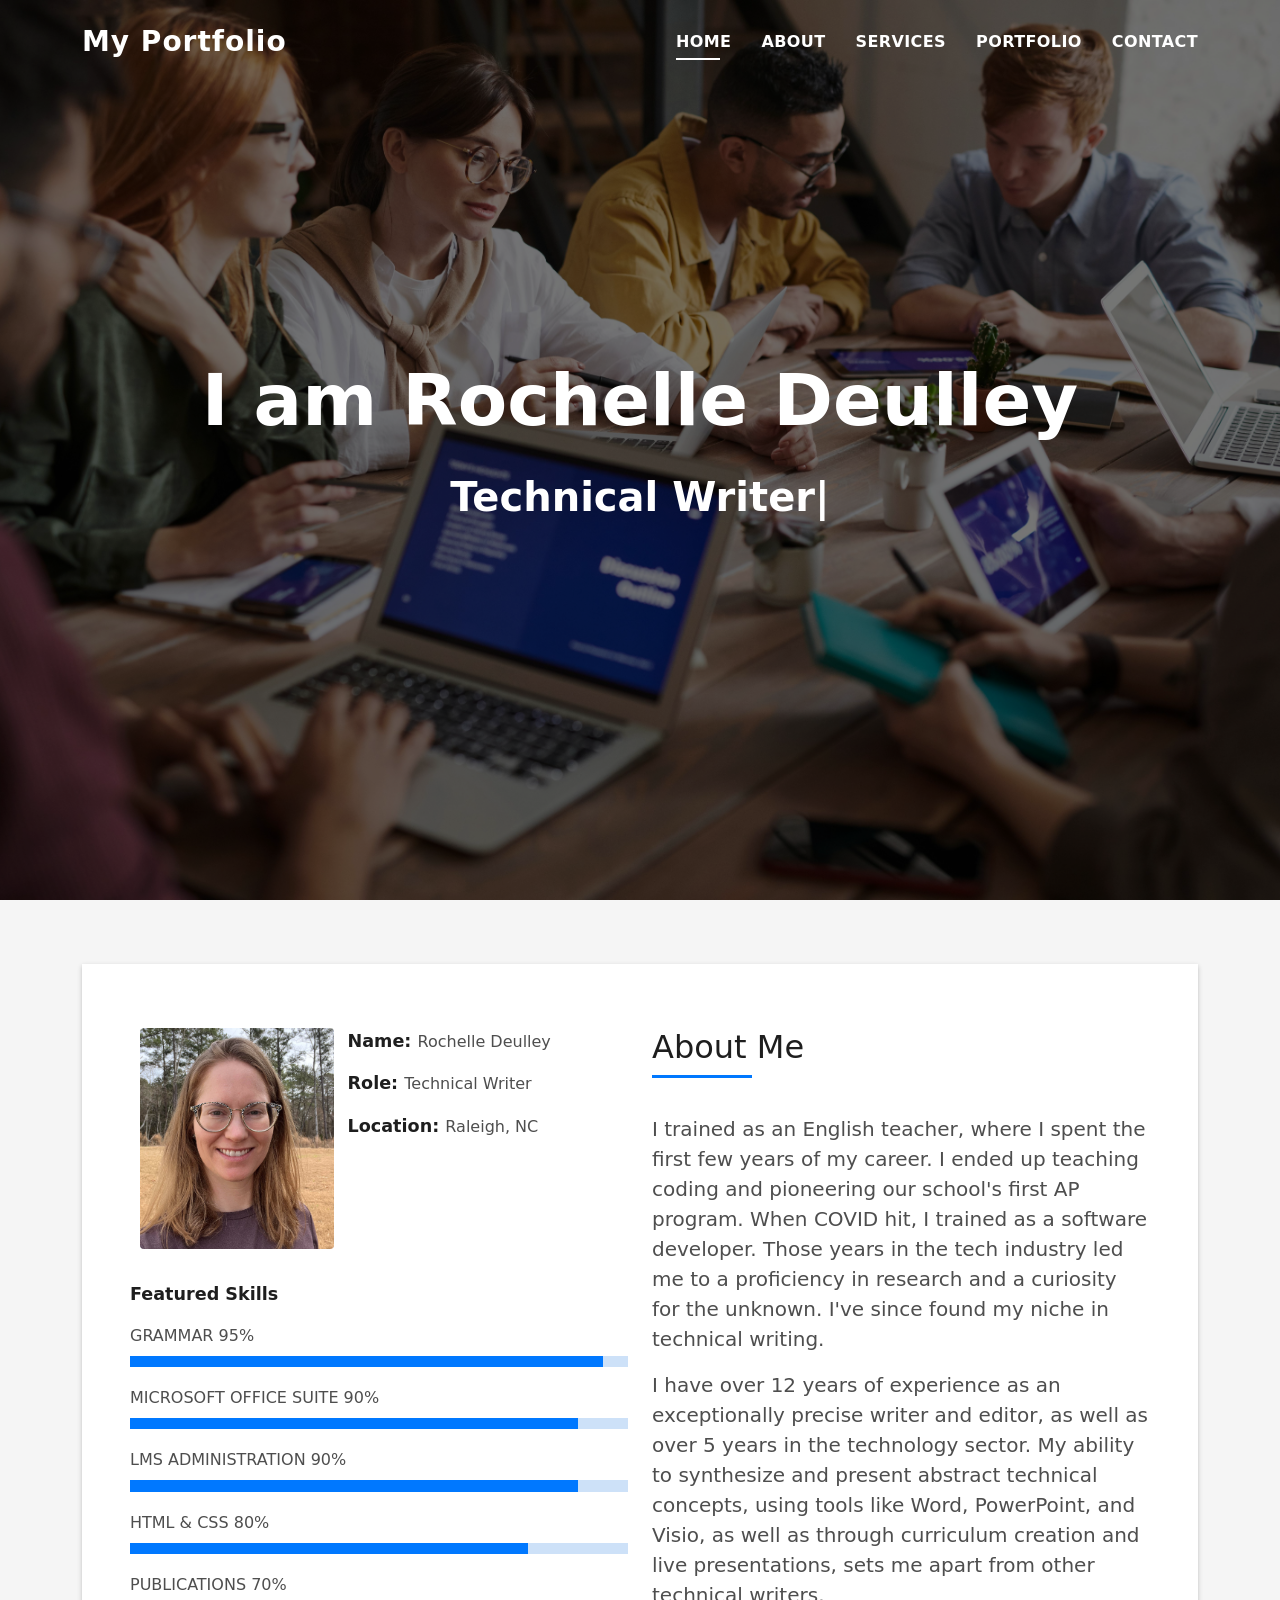
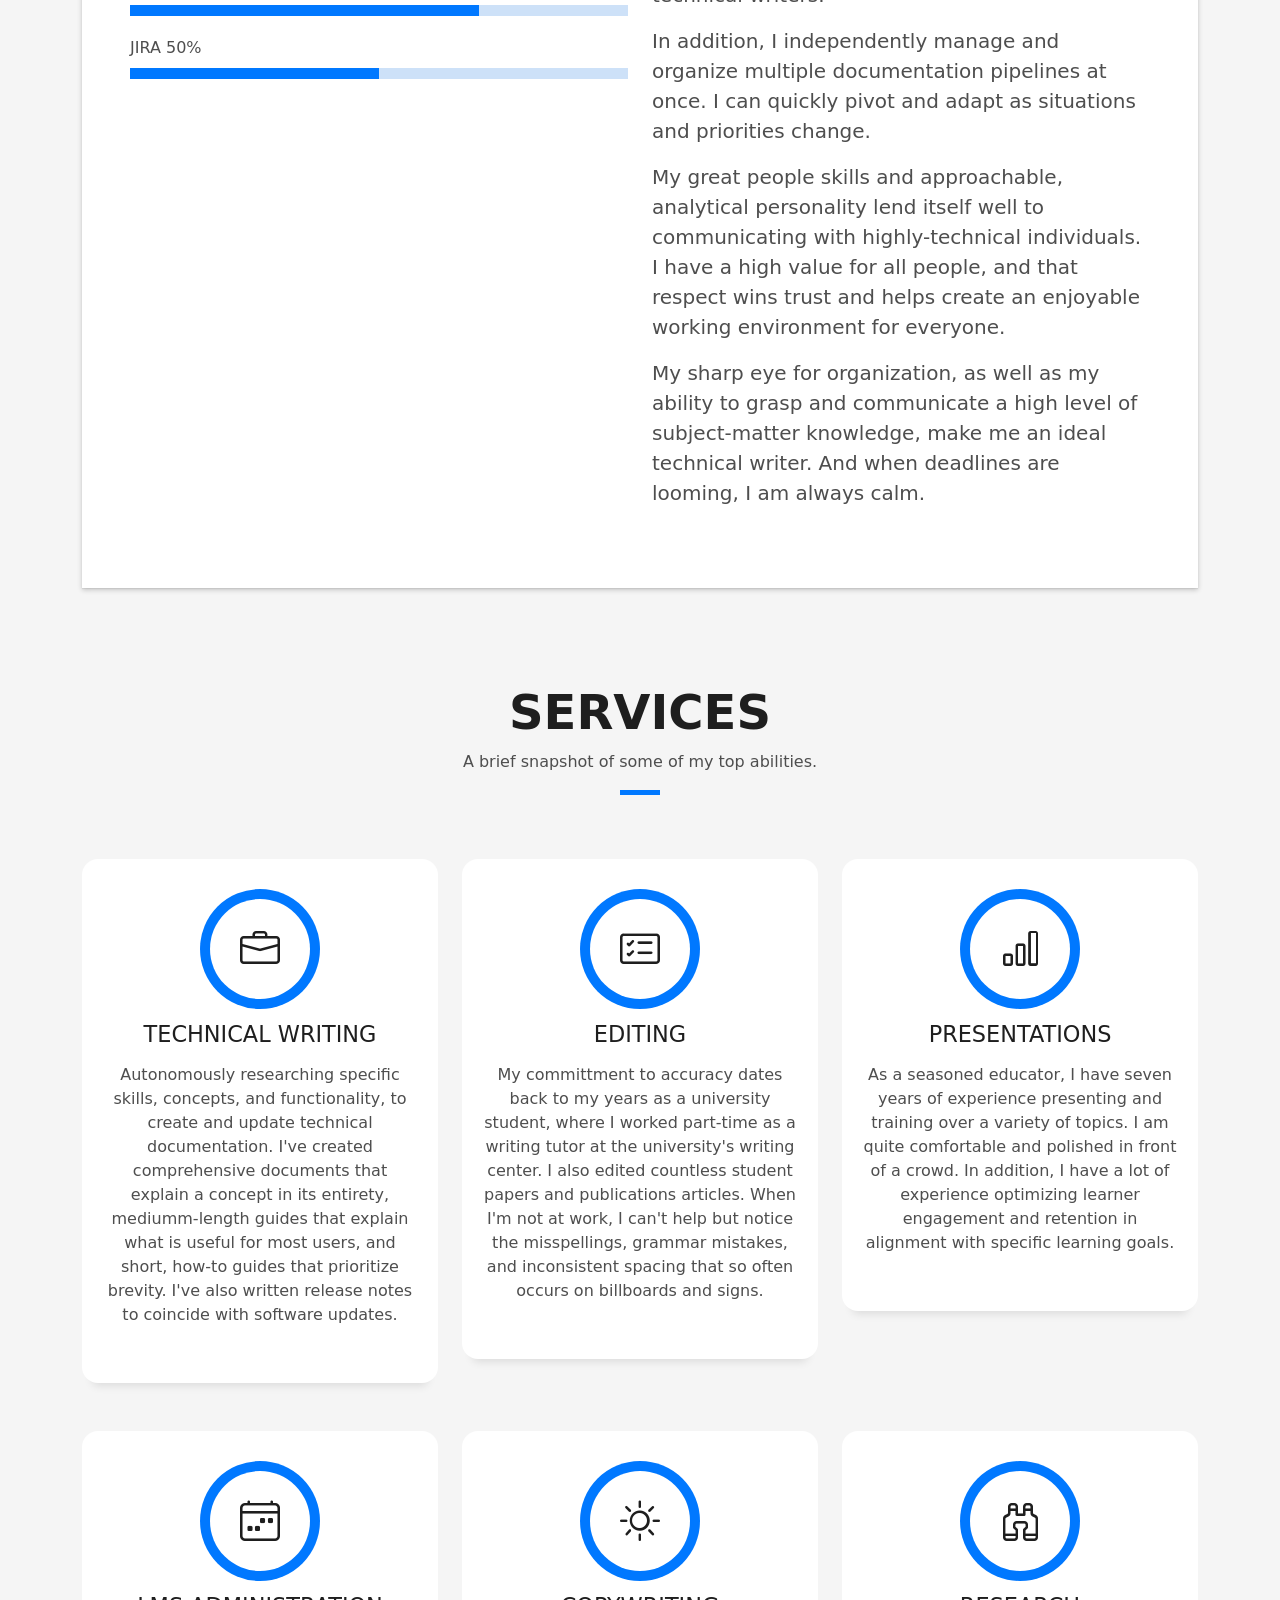
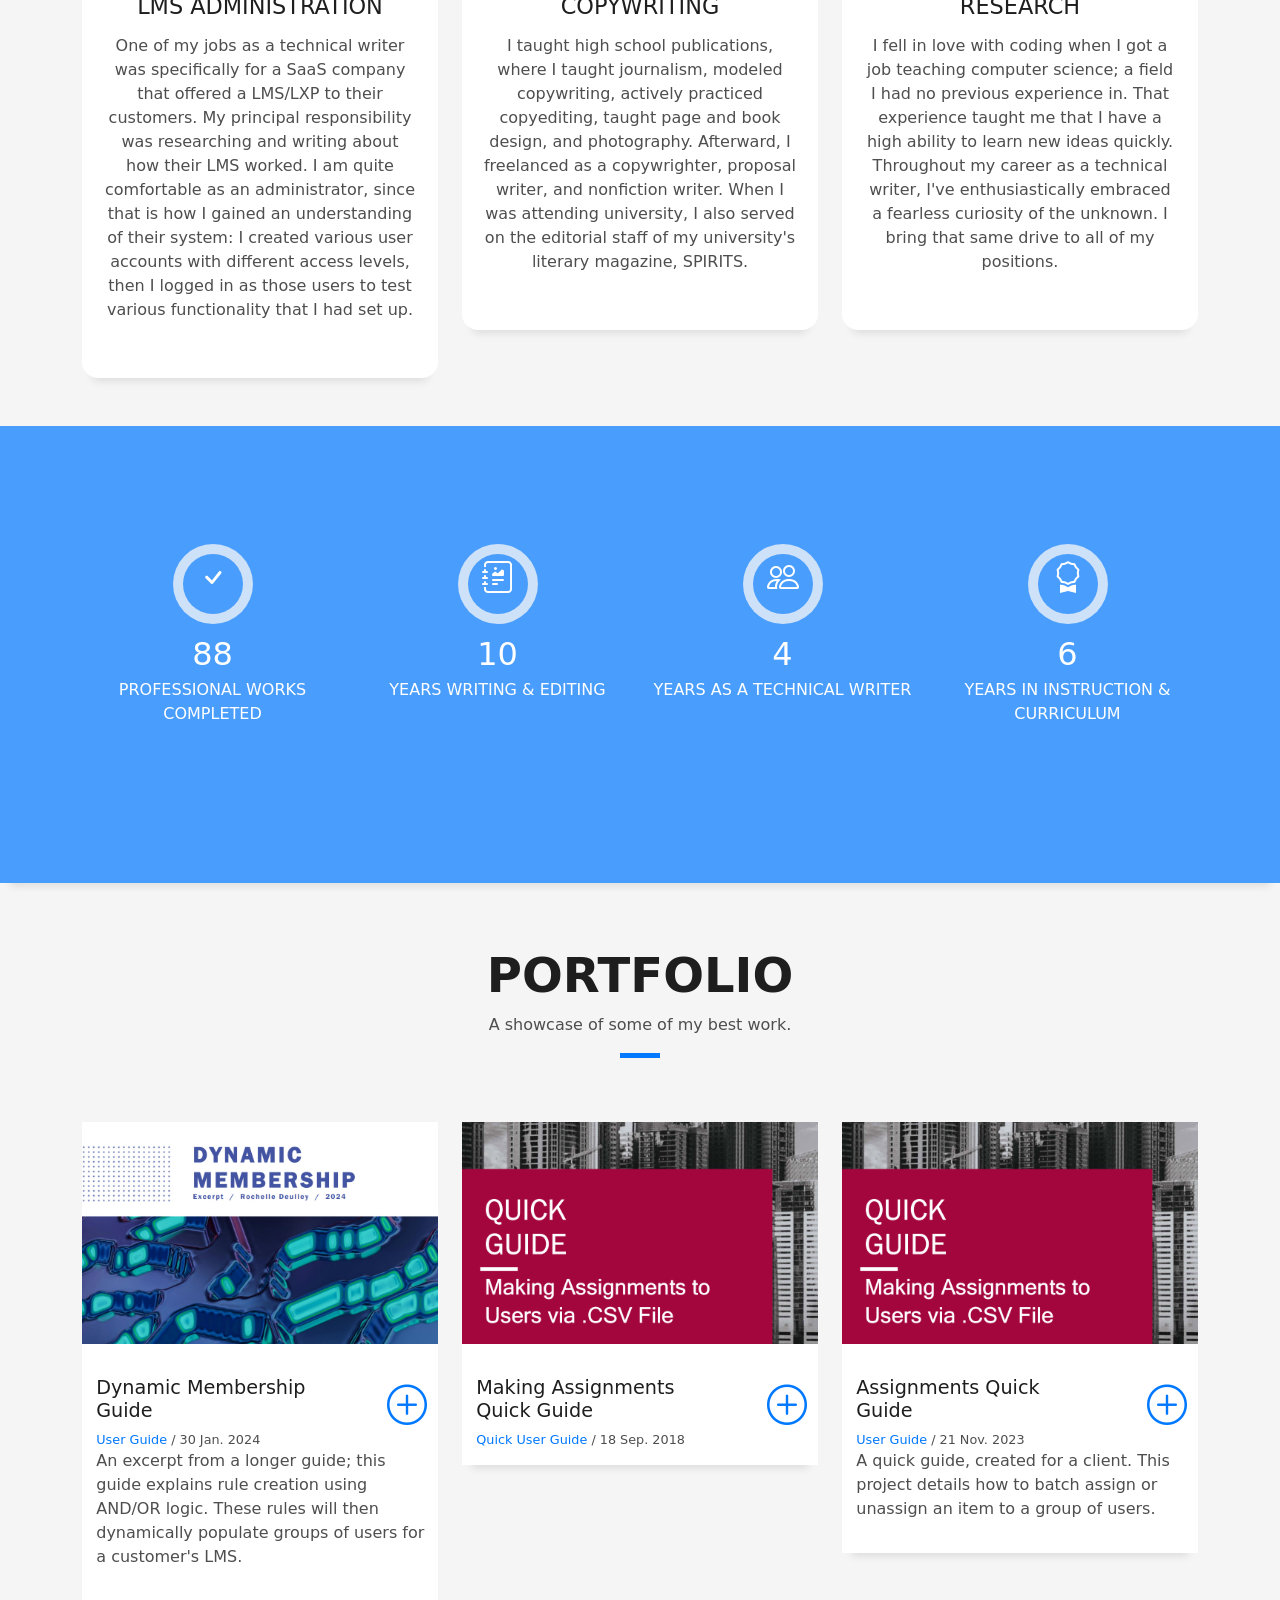
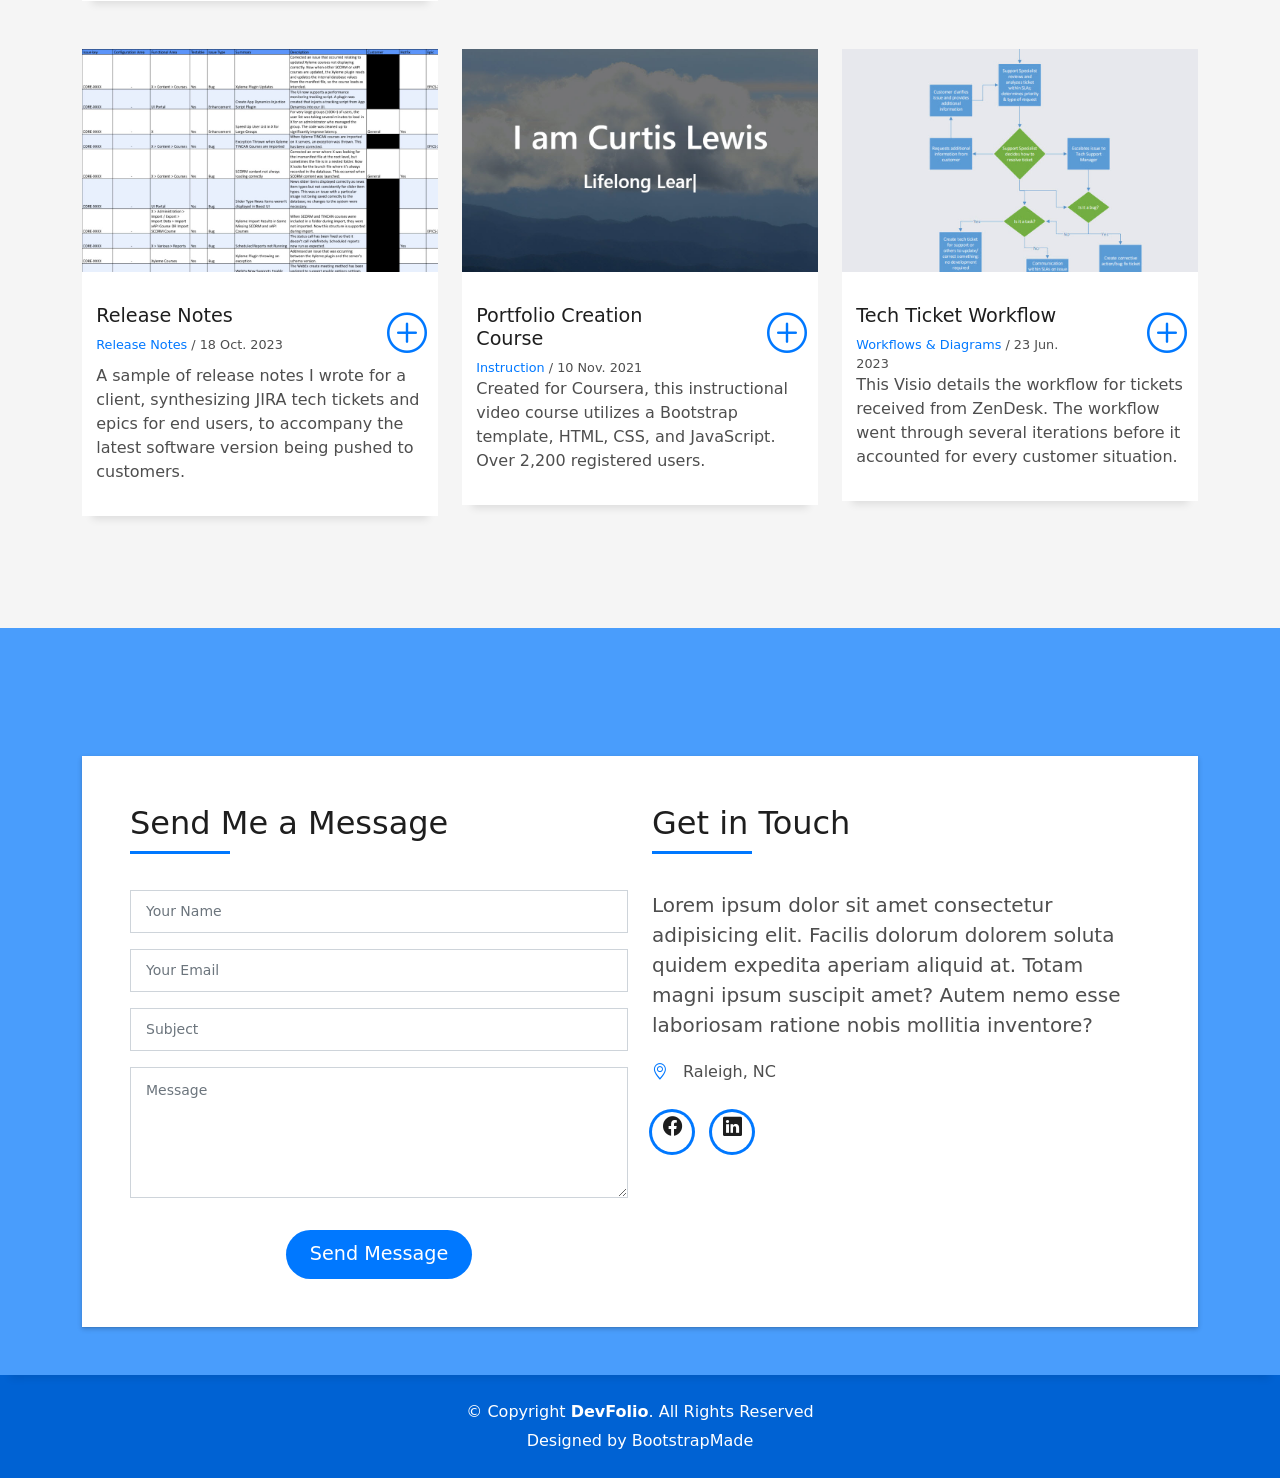
==== commit a0a41aec: "portfolio section almost done, contact section needs to be finished" ====
--- a/DevFolio/index.html
+++ b/DevFolio/index.html
@@ -36,7 +36,7 @@
   <header id="header" class="fixed-top">
     <div class="container d-flex align-items-center justify-content-between">
 
-      <h1 class="logo"><a href="index.html">DevFolio</a></h1>
+      <h1 class="logo"><a href="index.html">My Portfolio</a></h1>
       <!-- Uncomment below if you prefer to use an image logo -->
       <!-- <a href="index.html" class="logo"><img src="assets/img/logo.png" alt="" class="img-fluid"></a>-->
 
@@ -178,7 +178,7 @@
                 Services
               </h3>
               <p class="subtitle-a">
-                A brief snapshot of some of my top skills.
+                A brief snapshot of some of my top abilities.
               </p>
               <div class="line-mf"></div>
             </div>
@@ -193,9 +193,10 @@
               <div class="service-content">
                 <h2 class="s-title">Technical Writing</h2>
                 <p class="s-description text-center">
-                  Lorem ipsum dolor sit amet consectetur adipisicing elit. Magni adipisci eaque autem fugiat! Quia,
-                  provident vitae! Magni
-                  tempora perferendis eum non provident.
+                  Autonomously researching specific skills, concepts, and functionality, to create and update technical documentation.
+                  I've created comprehensive documents that explain a concept in its entirety, mediumm-length guides that explain what 
+                  is useful for most users, and short, how-to guides that prioritize brevity. I've also written release notes to coincide
+                  with software updates.
                 </p>
               </div>
             </div>
@@ -208,9 +209,10 @@
               <div class="service-content">
                 <h2 class="s-title">Editing</h2>
                 <p class="s-description text-center">
-                  Lorem ipsum dolor sit amet consectetur adipisicing elit. Magni adipisci eaque autem fugiat! Quia,
-                  provident vitae! Magni
-                  tempora perferendis eum non provident.
+                  My committment to accuracy dates back to my years as a university student, where I worked part-time as a writing tutor 
+                  at the university's writing center. I also edited countless student papers and publications articles. When I'm not at work,
+                  I can't help but notice the misspellings, grammar mistakes, and inconsistent spacing that so often occurs on billboards and 
+                  signs.
                 </p>
               </div>
             </div>
@@ -224,8 +226,42 @@
                 <h2 class="s-title">Presentations</h2>
                 <p class="s-description text-center">
                   As a seasoned educator, I have seven years of experience presenting and training over a variety of topics.
-                  I am quite comfortable and polished in front of a crowd. In addition, I have a lot of experience with optimizing
-                   learner engagement and retention.
+                  I am quite comfortable and polished in front of a crowd. In addition, I have a lot of experience optimizing
+                   learner engagement and retention in alignment with specific learning goals.
+                </p>
+              </div>
+            </div>
+          </div>
+          
+          <div class="col-md-4">
+            <div class="service-box">
+              <div class="service-ico">
+                <span class="ico-circle"><i class="bi bi-calendar4-week"></i></span>
+              </div>
+              <div class="service-content">         
+                <h2 class="s-title">LMS Administration</h2>
+                <p class="s-description text-center">
+                  One of my jobs as a technical writer was specifically for a SaaS company that offered a LMS/LXP to their customers. My 
+                  principal responsibility was researching and writing about how their LMS worked. I am quite comfortable as an administrator,
+                  since that is how I gained an understanding of their system:  I created various user accounts with different access levels,
+                   then I logged
+                  in as those users to test various functionality that I had set up.
+                </p>
+              </div>
+            </div>
+          </div>
+          <div class="col-md-4">
+            <div class="service-box">
+              <div class="service-ico">
+                <span class="ico-circle"><i class="bi bi-brightness-high"></i></span>
+              </div>
+              <div class="service-content">
+                <h2 class="s-title">Copywriting</h2>
+                <p class="s-description text-center">
+                  I taught high school publications, where I taught journalism, modeled copywriting, actively practiced copyediting, 
+                  taught page and book design, and photography. Afterward, I freelanced as a copywrighter, proposal writer, 
+                  and nonfiction writer. When I was attending university, I also served on the editorial staff of my university's literary 
+                  magazine, SPIRITS. 
                 </p>
               </div>
             </div>
@@ -238,39 +274,11 @@
               <div class="service-content">
                 <h2 class="s-title">Research</h2>
                 <p class="s-description text-center">
-                  Lorem ipsum dolor sit amet consectetur adipisicing elit. Magni adipisci eaque autem fugiat! Quia,
-                  provident vitae! Magni
-                  tempora perferendis eum non provident.
-                </p>
-              </div>
-            </div>
-          </div>
-          <div class="col-md-4">
-            <div class="service-box">
-              <div class="service-ico">
-                <span class="ico-circle"><i class="bi bi-brightness-high"></i></span>
-              </div>
-              <div class="service-content">
-                <h2 class="s-title">LMS Administration</h2>
-                <p class="s-description text-center">
-                  Lorem ipsum dolor sit amet consectetur adipisicing elit. Magni adipisci eaque autem fugiat! Quia,
-                  provident vitae! Magni
-                  tempora perferendis eum non provident.
-                </p>
-              </div>
-            </div>
-          </div>
-          <div class="col-md-4">
-            <div class="service-box">
-              <div class="service-ico">
-                <span class="ico-circle"><i class="bi bi-calendar4-week"></i></span>
-              </div>
-              <div class="service-content">
-                <h2 class="s-title">Copywriting</h2>
-                <p class="s-description text-center">
-                  Lorem ipsum dolor sit amet consectetur adipisicing elit. Magni adipisci eaque autem fugiat! Quia,
-                  provident vitae! Magni
-                  tempora perferendis eum non provident.
+                  I fell in love with coding when I got a job teaching computer science; a field I had no previous experience in. 
+                  That experience taught me that I have a high ability to learn new ideas quickly.
+                  Throughout 
+                  my career as a technical writer, I've enthusiastically embraced a fearless curiosity of the unknown. I bring that 
+                  same drive to all of my positions. 
                 </p>
               </div>
             </div>
@@ -290,8 +298,8 @@
                 <span class="ico-circle"><i class="bi bi-check"></i></span>
               </div>
               <div class="counter-num">
-                <p data-purecounter-start="0" data-purecounter-end="450" data-purecounter-duration="1" class="counter purecounter"></p>
-                <span class="counter-text">WORKS COMPLETED</span>
+                <p data-purecounter-start="0" data-purecounter-end="109" data-purecounter-duration="1" class="counter purecounter"></p>
+                <span class="counter-text">PROFESSIONAL WORKS COMPLETED</span>
               </div>
             </div>
           </div>
@@ -301,8 +309,8 @@
                 <span class="ico-circle"><i class="bi bi-journal-richtext"></i></span>
               </div>
               <div class="counter-num">
-                <p data-purecounter-start="0" data-purecounter-end="25" data-purecounter-duration="1" class="counter purecounter"></p>
-                <span class="counter-text">YEARS OF EXPERIENCE</span>
+                <p data-purecounter-start="0" data-purecounter-end="12" data-purecounter-duration="1" class="counter purecounter"></p>
+                <span class="counter-text">YEARS WRITING & EDITING</span>
               </div>
             </div>
           </div>
@@ -312,8 +320,8 @@
                 <span class="ico-circle"><i class="bi bi-people"></i></span>
               </div>
               <div class="counter-num">
-                <p data-purecounter-start="0" data-purecounter-end="550" data-purecounter-duration="1" class="counter purecounter"></p>
-                <span class="counter-text">TOTAL CLIENTS</span>
+                <p data-purecounter-start="0" data-purecounter-end="5" data-purecounter-duration="1" class="counter purecounter"></p>
+                <span class="counter-text">YEARS AS A TECHNICAL WRITER</span>
               </div>
             </div>
           </div>
@@ -323,8 +331,8 @@
                 <span class="ico-circle"><i class="bi bi-award"></i></span>
               </div>
               <div class="counter-num">
-                <p data-purecounter-start="0" data-purecounter-end="48" data-purecounter-duration="1" class="counter purecounter"></p>
-                <span class="counter-text">AWARD WON</span>
+                <p data-purecounter-start="0" data-purecounter-end="7" data-purecounter-duration="1" class="counter purecounter"></p>
+                <span class="counter-text">YEARS IN INSTRUCTION & CURRICULUM</span>
               </div>
             </div>
           </div>
@@ -342,7 +350,7 @@
                 Portfolio
               </h3>
               <p class="subtitle-a">
-                Lorem ipsum, dolor sit amet consectetur adipisicing elit.
+                A showcase of some of my best work.
               </p>
               <div class="line-mf"></div>
             </div>
@@ -353,22 +361,26 @@
             <div class="work-box">
               <a href="assets/img/work-1.jpg" data-gallery="portfolioGallery" class="portfolio-lightbox">
                 <div class="work-img">
-                  <img src="assets/img/work-1.jpg" alt="" class="img-fluid">
+                  <img src="assets/img/DynamicMembershipNew.jpg" alt="dynamic group pic" class="img-fluid">
                 </div>
               </a>
               <div class="work-content">
                 <div class="row">
                   <div class="col-sm-8">
-                    <h2 class="w-title">Lorem impsum dolor</h2>
+                    <h2 class="w-title">Dynamic Membership Guide</h2>
                     <div class="w-more">
-                      <span class="w-ctegory">Web Design</span> / <span class="w-date">18 Sep. 2018</span>
+                      <span class="w-ctegory">User Guide</span> / <span class="w-date">30 Jan. 2024</span>
                     </div>
                   </div>
                   <div class="col-sm-4">
                     <div class="w-like">
-                      <a href="portfolio-details.html"> <span class="bi bi-plus-circle"></span></a>
-                    </div>
-                  </div>
+                      <a href="https://drive.google.com/file/d/17EWtsZQfZA37Udaz1gnNAgDTzQwfApfc/view?usp=sharing"> <span class="bi bi-plus-circle"></span></a>
+                    </div>
+                    
+                  </div>
+                  <p>An excerpt from a longer guide; this guide explains rule creation using AND/OR logic. These rules will then
+                    dynamically
+                    populate groups of users for a customer's LMS.</p>
                 </div>
               </div>
             </div>
@@ -377,20 +389,20 @@
             <div class="work-box">
               <a href="assets/img/work-2.jpg" data-gallery="portfolioGallery" class="portfolio-lightbox">
                 <div class="work-img">
-                  <img src="assets/img/work-2.jpg" alt="" class="img-fluid">
+                  <img src="assets/img/QuickGuidePic2.jpg" alt="quick guide pic" class="img-fluid">
                 </div>
               </a>
               <div class="work-content">
                 <div class="row">
                   <div class="col-sm-8">
-                    <h2 class="w-title">Loreda Cuno Nere</h2>
+                    <h2 class="w-title">Making Assignments Quick Guide</h2>
                     <div class="w-more">
-                      <span class="w-ctegory">Web Design</span> / <span class="w-date">18 Sep. 2018</span>
+                      <span class="w-ctegory">Quick User Guide</span> / <span class="w-date">18 Sep. 2018</span>
                     </div>
                   </div>
                   <div class="col-sm-4">
                     <div class="w-like">
-                      <a href="portfolio-details.html"> <span class="bi bi-plus-circle"></span></a>
+                      <a href="https://drive.google.com/file/d/1hWOBHIL4FeeTGcFDDcrXuegMB4sNmMtr/view?usp=sharing"> <span class="bi bi-plus-circle"></span></a>
                     </div>
                   </div>
                 </div>
@@ -401,22 +413,25 @@
             <div class="work-box">
               <a href="assets/img/work-3.jpg" data-gallery="portfolioGallery" class="portfolio-lightbox">
                 <div class="work-img">
-                  <img src="assets/img/work-3.jpg" alt="" class="img-fluid">
+                  <img src="assets/img/QuickGuidePic2.jpg" alt="quick guide pic" class="img-fluid">
                 </div>
               </a>
               <div class="work-content">
                 <div class="row">
                   <div class="col-sm-8">
-                    <h2 class="w-title">Mavrito Lana Dere</h2>
+                    <h2 class="w-title">Assignments Quick Guide</h2>
                     <div class="w-more">
-                      <span class="w-ctegory">Web Design</span> / <span class="w-date">18 Sep. 2018</span>
+                      <span class="w-ctegory">User Guide</span> / <span class="w-date">21 Nov. 2023</span>
                     </div>
                   </div>
                   <div class="col-sm-4">
                     <div class="w-like">
-                      <a href="portfolio-details.html"> <span class="bi bi-plus-circle"></span></a>
-                    </div>
-                  </div>
+                      <a href="https://drive.google.com/file/d/1hWOBHIL4FeeTGcFDDcrXuegMB4sNmMtr/view?usp=sharing"> <span class="bi bi-plus-circle"></span></a>
+                    </div>
+                  </div>
+                  <p>
+                    A quick guide, created for a client. This project details how to batch assign or unassign an item to a group of users.
+                  </p>
                 </div>
               </div>
             </div>
@@ -425,22 +440,25 @@
             <div class="work-box">
               <a href="assets/img/work-4.jpg" data-gallery="portfolioGallery" class="portfolio-lightbox">
                 <div class="work-img">
-                  <img src="assets/img/work-4.jpg" alt="" class="img-fluid">
+                  <img src="assets/img/ReleaseNotesPic2.jpg" alt="" class="img-fluid">
                 </div>
               </a>
               <div class="work-content">
                 <div class="row">
                   <div class="col-sm-8">
-                    <h2 class="w-title">Bindo Laro Cado</h2>
+                    <h2 class="w-title">Release Notes</h2>
                     <div class="w-more">
-                      <span class="w-ctegory">Web Design</span> / <span class="w-date">18 Sep. 2018</span>
+                      <span class="w-ctegory">Release Notes</span> / <span class="w-date">18 Oct. 2023</span>
                     </div>
                   </div>
                   <div class="col-sm-4">
                     <div class="w-like">
-                      <a href="portfolio-details.html"> <span class="bi bi-plus-circle"></span></a>
-                    </div>
-                  </div>
+                      <a href="https://drive.google.com/file/d/1zgRndY61yy6C4u8FH4nCsG3UVZt8CZFn/view?usp=sharing"> <span class="bi bi-plus-circle"></span></a>
+                    </div>
+                  </div>
+                  <p>A sample of release notes I wrote for a client, synthesizing JIRA tech tickets and
+                  epics for end users, to accompany the latest software version being pushed to customers.
+                  </p>
                 </div>
               </div>
             </div>
@@ -449,22 +467,26 @@
             <div class="work-box">
               <a href="assets/img/work-5.jpg" data-gallery="portfolioGallery" class="portfolio-lightbox">
                 <div class="work-img">
-                  <img src="assets/img/work-5.jpg" alt="" class="img-fluid">
+                  <img src="assets/img/PortfolioPicResized.jpg" alt="portfolio course pic" class="img-fluid">
                 </div>
               </a>
               <div class="work-content">
                 <div class="row">
                   <div class="col-sm-8">
-                    <h2 class="w-title">Studio Lena Mado</h2>
+                    <h2 class="w-title">Portfolio Creation Course</h2>
                     <div class="w-more">
-                      <span class="w-ctegory">Web Design</span> / <span class="w-date">18 Sep. 2018</span>
+                      <span class="w-ctegory">Instruction</span> / <span class="w-date">10 Nov. 2021</span>
                     </div>
                   </div>
                   <div class="col-sm-4">
                     <div class="w-like">
-                      <a href="portfolio-details.html"> <span class="bi bi-plus-circle"></span></a>
-                    </div>
-                  </div>
+                      <a href="https://www.coursera.org/learn/create-uiux-portfolio-github/"> <span class="bi bi-plus-circle"></span></a>
+                    </div>
+                  </div>
+                  <p>Created for Coursera, this instructional video course utilizes a Bootstrap template, HTML, CSS, and JavaScript.
+                     Over 2,200
+                    registered users.
+                  </p>
                 </div>
               </div>
             </div>
@@ -473,22 +495,25 @@
             <div class="work-box">
               <a href="assets/img/work-6.jpg" data-gallery="portfolioGallery" class="portfolio-lightbox">
                 <div class="work-img">
-                  <img src="assets/img/work-6.jpg" alt="" class="img-fluid">
+                  <img src="assets/img/visiopicresized.jpg" alt="visio pic" class="img-fluid">
                 </div>
               </a>
               <div class="work-content">
                 <div class="row">
                   <div class="col-sm-8">
-                    <h2 class="w-title">Studio Big Bang</h2>
+                    <h2 class="w-title">Tech Ticket Workflow</h2>
                     <div class="w-more">
-                      <span class="w-ctegory">Web Design</span> / <span class="w-date">18 Sep. 2017</span>
+                      <span class="w-ctegory">Workflows & Diagrams</span> / <span class="w-date">23 Jun. 2023</span>
                     </div>
                   </div>
                   <div class="col-sm-4">
                     <div class="w-like">
-                      <a href="portfolio-details.html"> <span class="bi bi-plus-circle"></span></a>
-                    </div>
-                  </div>
+                      <a href="https://drive.google.com/file/d/1DJuklaeLioqQbhTaTSE49a78G8wj9JZ3/view?usp=sharing"> <span class="bi bi-plus-circle"></span></a>
+                    </div>
+                  </div>
+                  <p>This Visio details the workflow for tickets received from ZenDesk. The workflow went through several iterations
+                    before it accounted for every customer situation.
+                  </p>
                 </div>
               </div>
             </div>
@@ -499,7 +524,7 @@
     </section><!-- End Portfolio Section -->
 
     <!-- ======= Testimonials Section ======= -->
-    <div class="testimonials paralax-mf bg-image" style="background-image: url(assets/img/overlay-bg.jpg)">
+    <!-- <div class="testimonials paralax-mf bg-image" style="background-image: url(assets/img/overlay-bg.jpg)">
       <div class="overlay-mf"></div>
       <div class="container">
         <div class="row">
@@ -521,9 +546,9 @@
                       </p>
                     </div>
                   </div>
-                </div><!-- End testimonial item -->
-
-                <div class="swiper-slide">
+                </div>End testimonial item -->
+
+                <!-- <div class="swiper-slide">
                   <div class="testimonial-box">
                     <div class="author-test">
                       <img src="assets/img/testimonial-4.jpg" alt="" class="rounded-circle b-shadow-a">
@@ -532,136 +557,24 @@
                     <div class="content-test">
                       <p class="description lead">
                         Curabitur arcu erat, accumsan id imperdiet et, porttitor at sem. Lorem ipsum dolor sit amet,
-                        consectetur adipiscing elit.
-                      </p>
-                    </div>
-                  </div>
-                </div><!-- End testimonial item -->
-              </div>
+                        consectetur adipiscing elit. -->
+                      <!-- </p>
+                    </div>
+                  </div>
+                </div>End testimonial item -->
+              <!-- </div>
               <div class="swiper-pagination"></div>
-            </div>
+            </div> -->
 
             <!-- <div id="testimonial-mf" class="owl-carousel owl-theme">
           
         </div> -->
-          </div>
+          <!-- </div>
         </div>
       </div>
-    </div><!-- End Testimonials Section -->
-
-    <!-- ======= Blog Section ======= -->
-    <section id="blog" class="blog-mf sect-pt4 route">
-      <div class="container">
-        <div class="row">
-          <div class="col-sm-12">
-            <div class="title-box text-center">
-              <h3 class="title-a">
-                Blog
-              </h3>
-              <p class="subtitle-a">
-                Lorem ipsum, dolor sit amet consectetur adipisicing elit.
-              </p>
-              <div class="line-mf"></div>
-            </div>
-          </div>
-        </div>
-        <div class="row">
-          <div class="col-md-4">
-            <div class="card card-blog">
-              <div class="card-img">
-                <a href="blog-single.html"><img src="assets/img/post-1.jpg" alt="" class="img-fluid"></a>
-              </div>
-              <div class="card-body">
-                <div class="card-category-box">
-                  <div class="card-category">
-                    <h6 class="category">Travel</h6>
-                  </div>
-                </div>
-                <h3 class="card-title"><a href="blog-single.html">See more ideas about Travel</a></h3>
-                <p class="card-description">
-                  Proin eget tortor risus. Pellentesque in ipsum id orci porta dapibus. Praesent sapien massa, convallis
-                  a pellentesque nec,
-                  egestas non nisi.
-                </p>
-              </div>
-              <div class="card-footer">
-                <div class="post-author">
-                  <a href="#">
-                    <img src="assets/img/testimonial-2.jpg" alt="" class="avatar rounded-circle">
-                    <span class="author">Morgan Freeman</span>
-                  </a>
-                </div>
-                <div class="post-date">
-                  <span class="bi bi-clock"></span> 10 min
-                </div>
-              </div>
-            </div>
-          </div>
-          <div class="col-md-4">
-            <div class="card card-blog">
-              <div class="card-img">
-                <a href="blog-single.html"><img src="assets/img/post-2.jpg" alt="" class="img-fluid"></a>
-              </div>
-              <div class="card-body">
-                <div class="card-category-box">
-                  <div class="card-category">
-                    <h6 class="category">Web Design</h6>
-                  </div>
-                </div>
-                <h3 class="card-title"><a href="blog-single.html">See more ideas about Travel</a></h3>
-                <p class="card-description">
-                  Proin eget tortor risus. Pellentesque in ipsum id orci porta dapibus. Praesent sapien massa, convallis
-                  a pellentesque nec,
-                  egestas non nisi.
-                </p>
-              </div>
-              <div class="card-footer">
-                <div class="post-author">
-                  <a href="#">
-                    <img src="assets/img/testimonial-2.jpg" alt="" class="avatar rounded-circle">
-                    <span class="author">Morgan Freeman</span>
-                  </a>
-                </div>
-                <div class="post-date">
-                  <span class="bi bi-clock"></span> 10 min
-                </div>
-              </div>
-            </div>
-          </div>
-          <div class="col-md-4">
-            <div class="card card-blog">
-              <div class="card-img">
-                <a href="blog-single.html"><img src="assets/img/post-3.jpg" alt="" class="img-fluid"></a>
-              </div>
-              <div class="card-body">
-                <div class="card-category-box">
-                  <div class="card-category">
-                    <h6 class="category">Web Design</h6>
-                  </div>
-                </div>
-                <h3 class="card-title"><a href="blog-single.html">See more ideas about Travel</a></h3>
-                <p class="card-description">
-                  Proin eget tortor risus. Pellentesque in ipsum id orci porta dapibus. Praesent sapien massa, convallis
-                  a pellentesque nec,
-                  egestas non nisi.
-                </p>
-              </div>
-              <div class="card-footer">
-                <div class="post-author">
-                  <a href="#">
-                    <img src="assets/img/testimonial-2.jpg" alt="" class="avatar rounded-circle">
-                    <span class="author">Morgan Freeman</span>
-                  </a>
-                </div>
-                <div class="post-date">
-                  <span class="bi bi-clock"></span> 10 min
-                </div>
-              </div>
-            </div>
-          </div>
-        </div>
-      </div>
-    </section><!-- End Blog Section -->
+    </div>End Testimonials Section -->
+
+   
 
     <!-- ======= Contact Section ======= -->
     <section id="contact" class="paralax-mf footer-paralax bg-image sect-mt4 route" style="background-image: url(assets/img/overlay-bg.jpg)">
@@ -675,7 +588,7 @@
                   <div class="col-md-6">
                     <div class="title-box-2">
                       <h5 class="title-left">
-                        Send Message Us
+                        Send Me a Message
                       </h5>
                     </div>
                     <div>
@@ -727,17 +640,17 @@
                         mollitia inventore?
                       </p>
                       <ul class="list-ico">
-                        <li><span class="bi bi-geo-alt"></span> 329 WASHINGTON ST BOSTON, MA 02108</li>
-                        <li><span class="bi bi-phone"></span> (617) 557-0089</li>
-                        <li><span class="bi bi-envelope"></span> contact@example.com</li>
+                        <li><span class="bi bi-geo-alt"></span> Raleigh, NC</li>
+                        <!-- <li><span class="bi bi-phone"></span> (617) 557-0089</li>
+                        <li><span class="bi bi-envelope"></span> contact@example.com</li> -->
                       </ul>
                     </div>
                     <div class="socials">
                       <ul>
-                        <li><a href=""><span class="ico-circle"><i class="bi bi-facebook"></i></span></a></li>
-                        <li><a href=""><span class="ico-circle"><i class="bi bi-instagram"></i></span></a></li>
-                        <li><a href=""><span class="ico-circle"><i class="bi bi-twitter"></i></span></a></li>
-                        <li><a href=""><span class="ico-circle"><i class="bi bi-linkedin"></i></span></a></li>
+                        <li><a href="https://www.facebook.com/rochelle.deulley"><span class="ico-circle"><i class="bi bi-facebook"></i></span></a></li>
+                        <!-- <li><a href=""><span class="ico-circle"><i class="bi bi-instagram"></i></span></a></li>
+                        <li><a href=""><span class="ico-circle"><i class="bi bi-twitter"></i></span></a></li> -->
+                        <li><a href="https://www.linkedin.com/in/rochelledeulley"><span class="ico-circle"><i class="bi bi-linkedin"></i></span></a></li>
                       </ul>
                     </div>
                   </div>
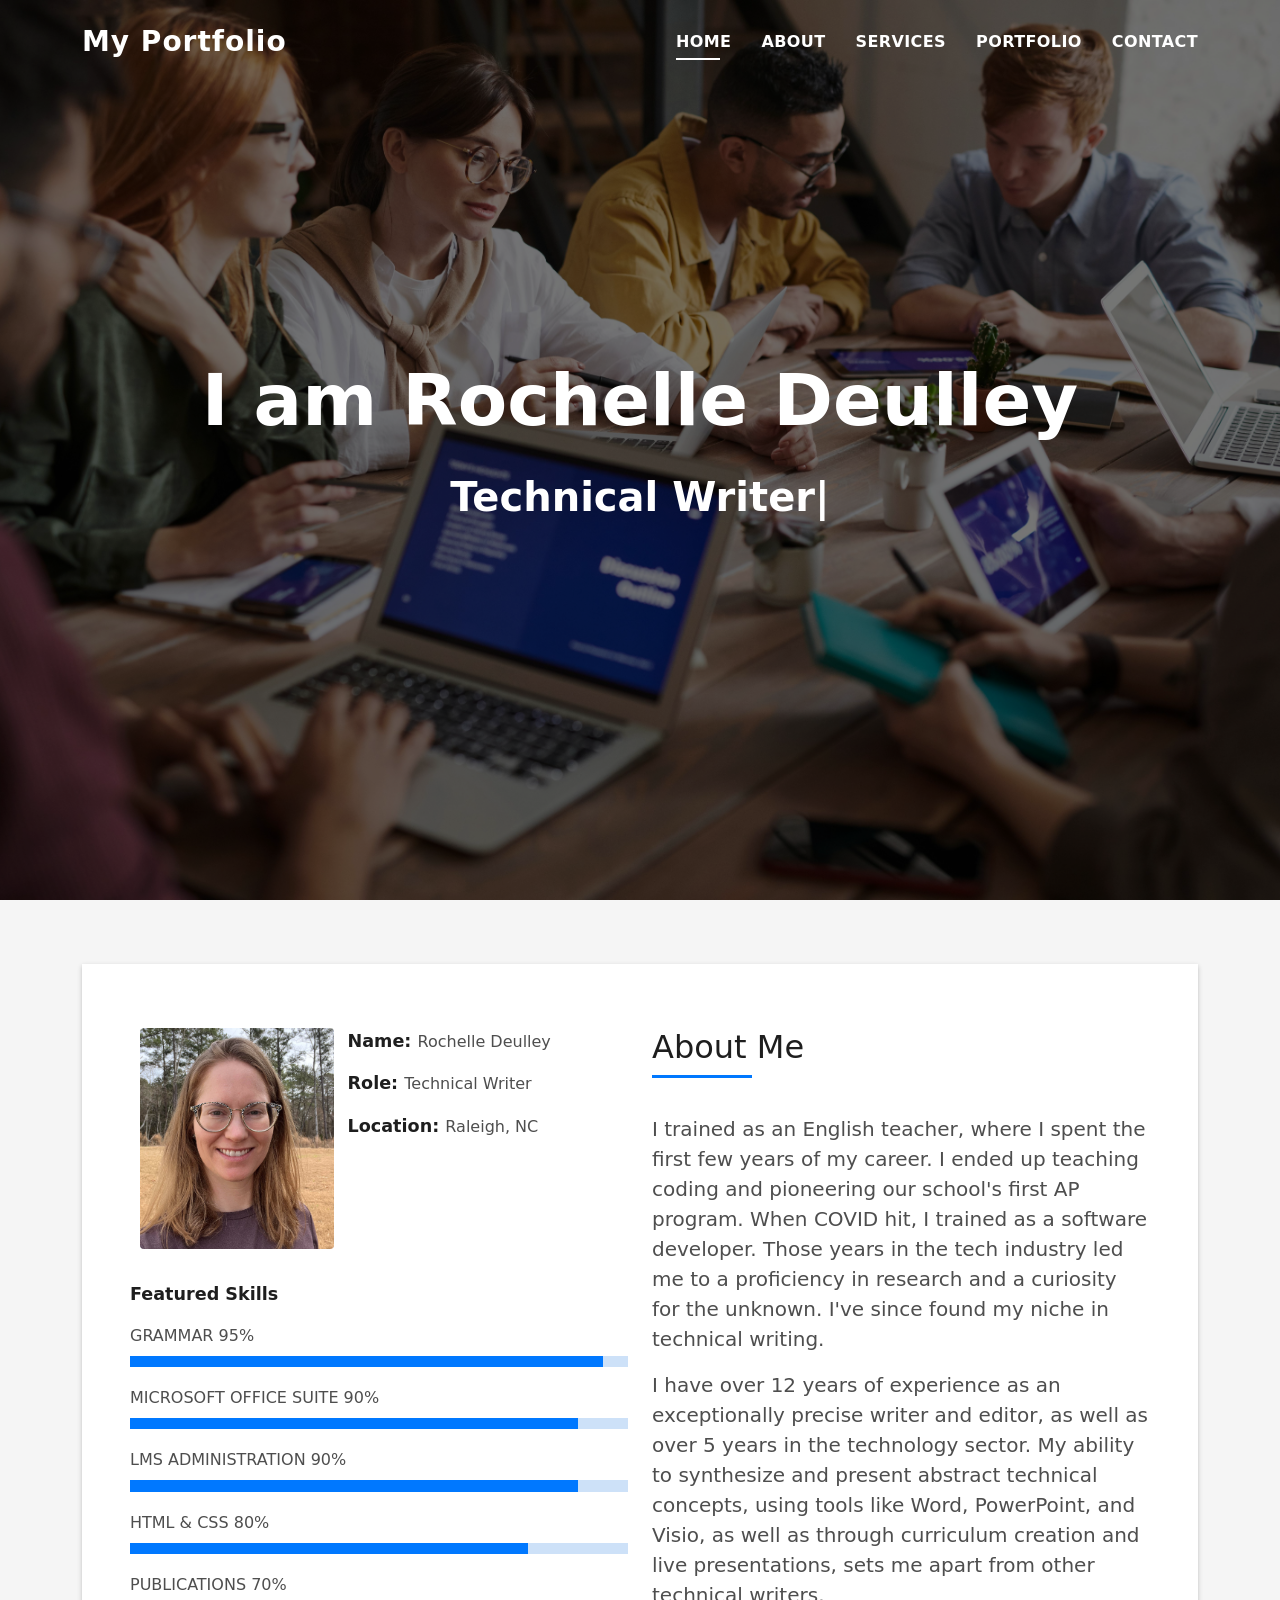
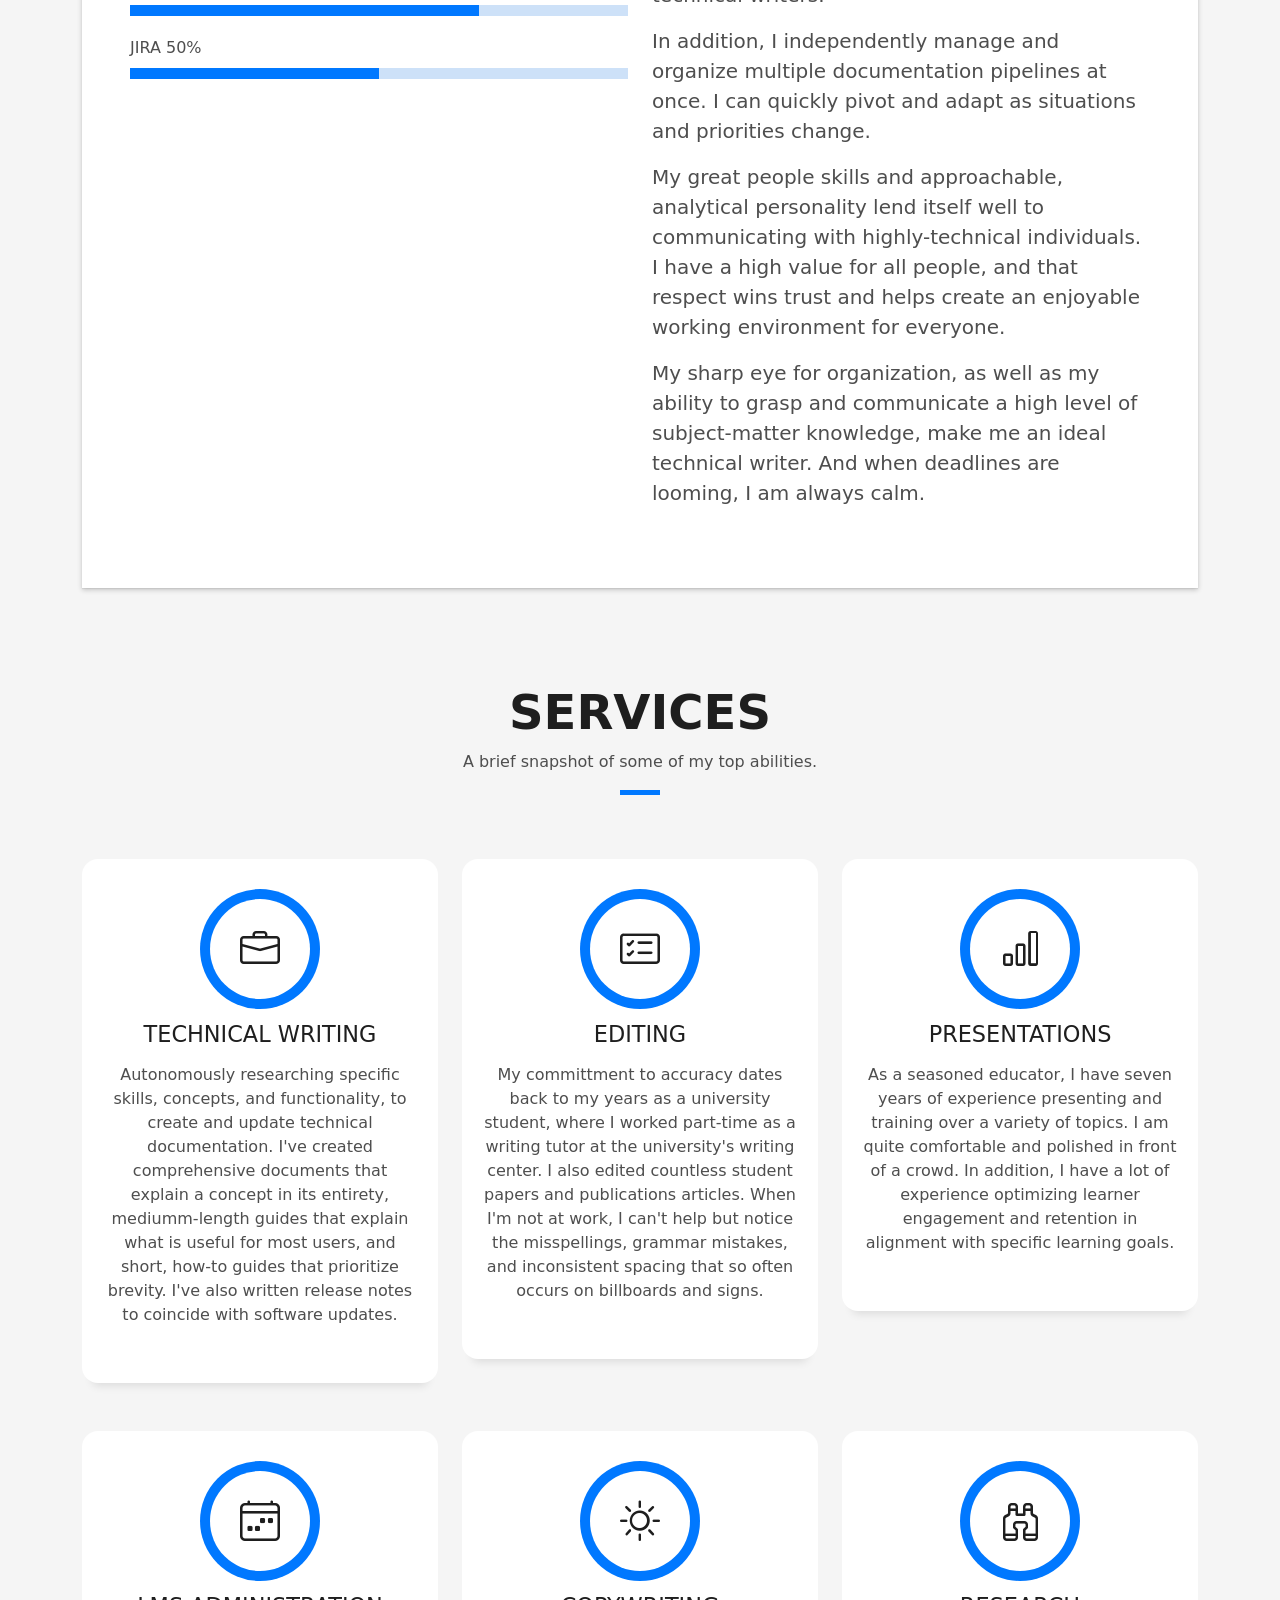
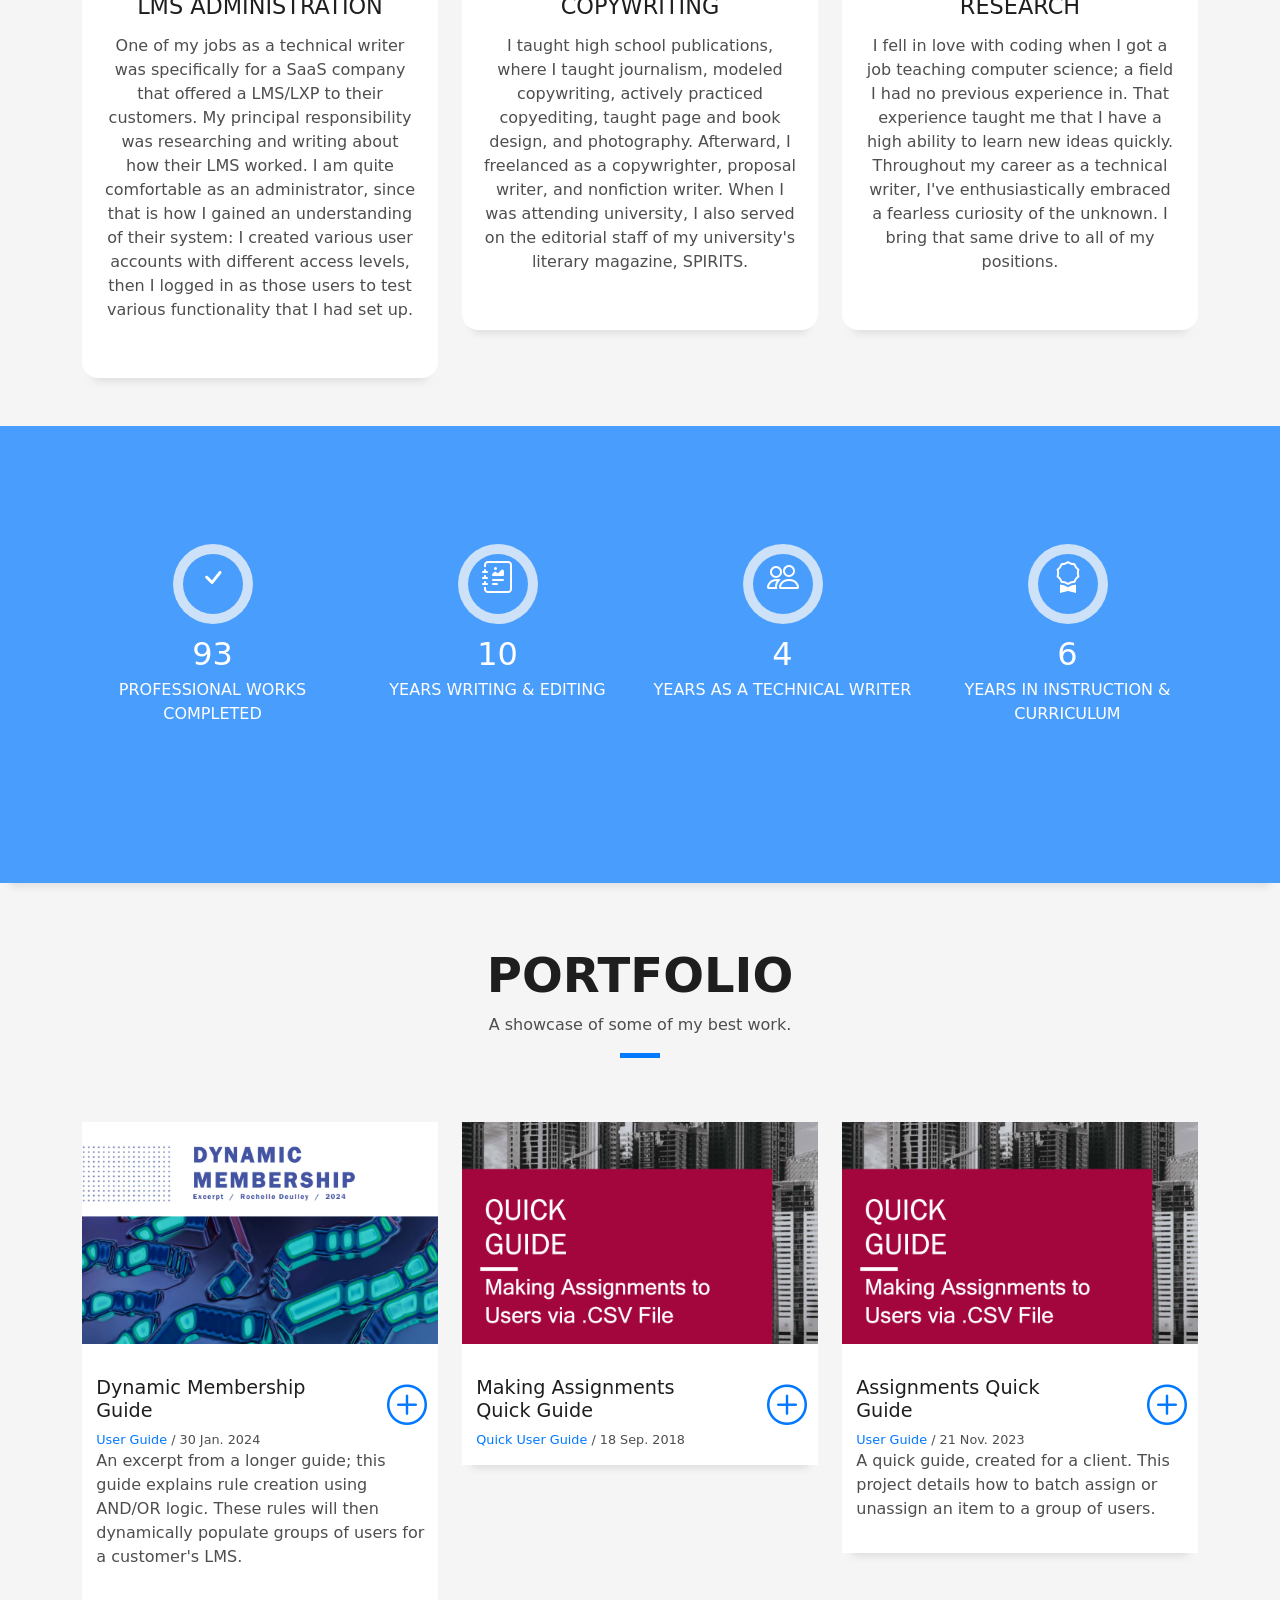
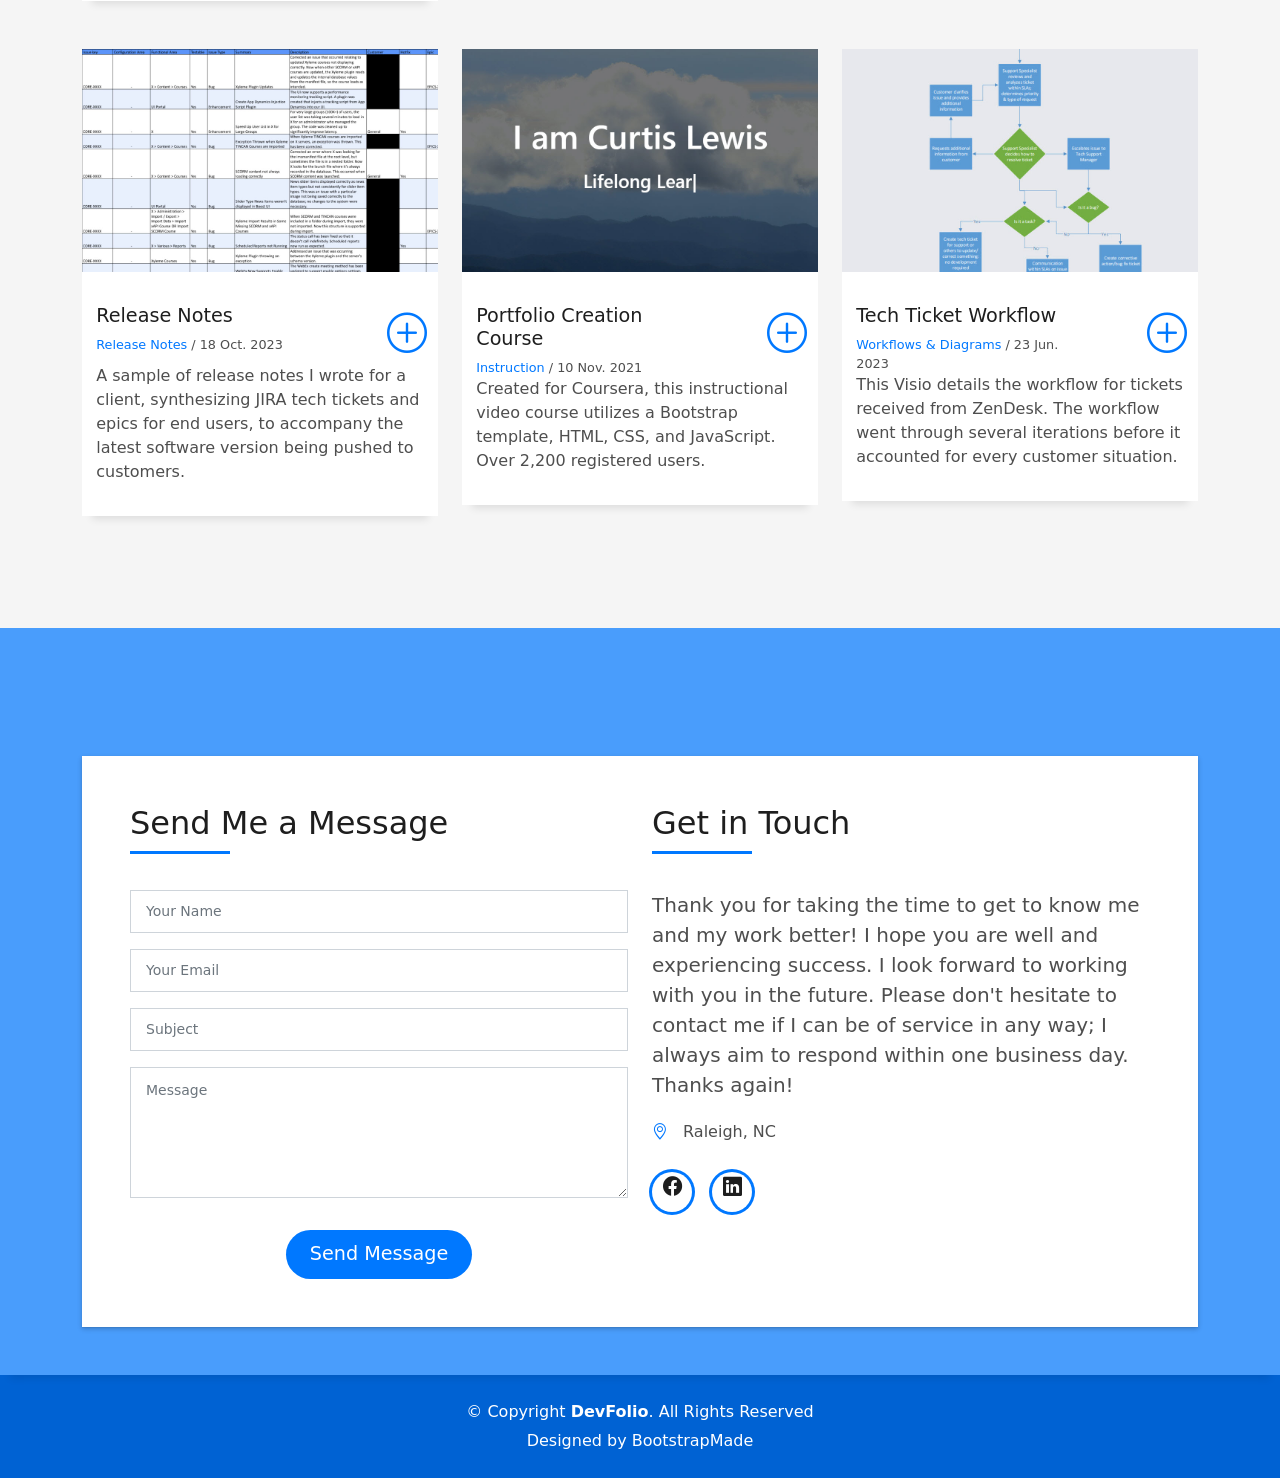
==== commit 6712f1ca: "moving all files inside folder" ====
--- a/DevFolio/index.html
+++ b/DevFolio/index.html
@@ -634,10 +634,10 @@
                     </div>
                     <div class="more-info">
                       <p class="lead">
-                        Lorem ipsum dolor sit amet consectetur adipisicing elit. Facilis dolorum dolorem soluta quidem
-                        expedita aperiam aliquid at.
-                        Totam magni ipsum suscipit amet? Autem nemo esse laboriosam ratione nobis
-                        mollitia inventore?
+                        Thank you for taking the time to get to know me and my work better! I hope you are well and experiencing
+                        success. I look forward to working with 
+                        you in the future. Please don't hesitate to contact me if I can be of
+                        service in any way; I always aim to respond within one business day. Thanks again!
                       </p>
                       <ul class="list-ico">
                         <li><span class="bi bi-geo-alt"></span> Raleigh, NC</li>
